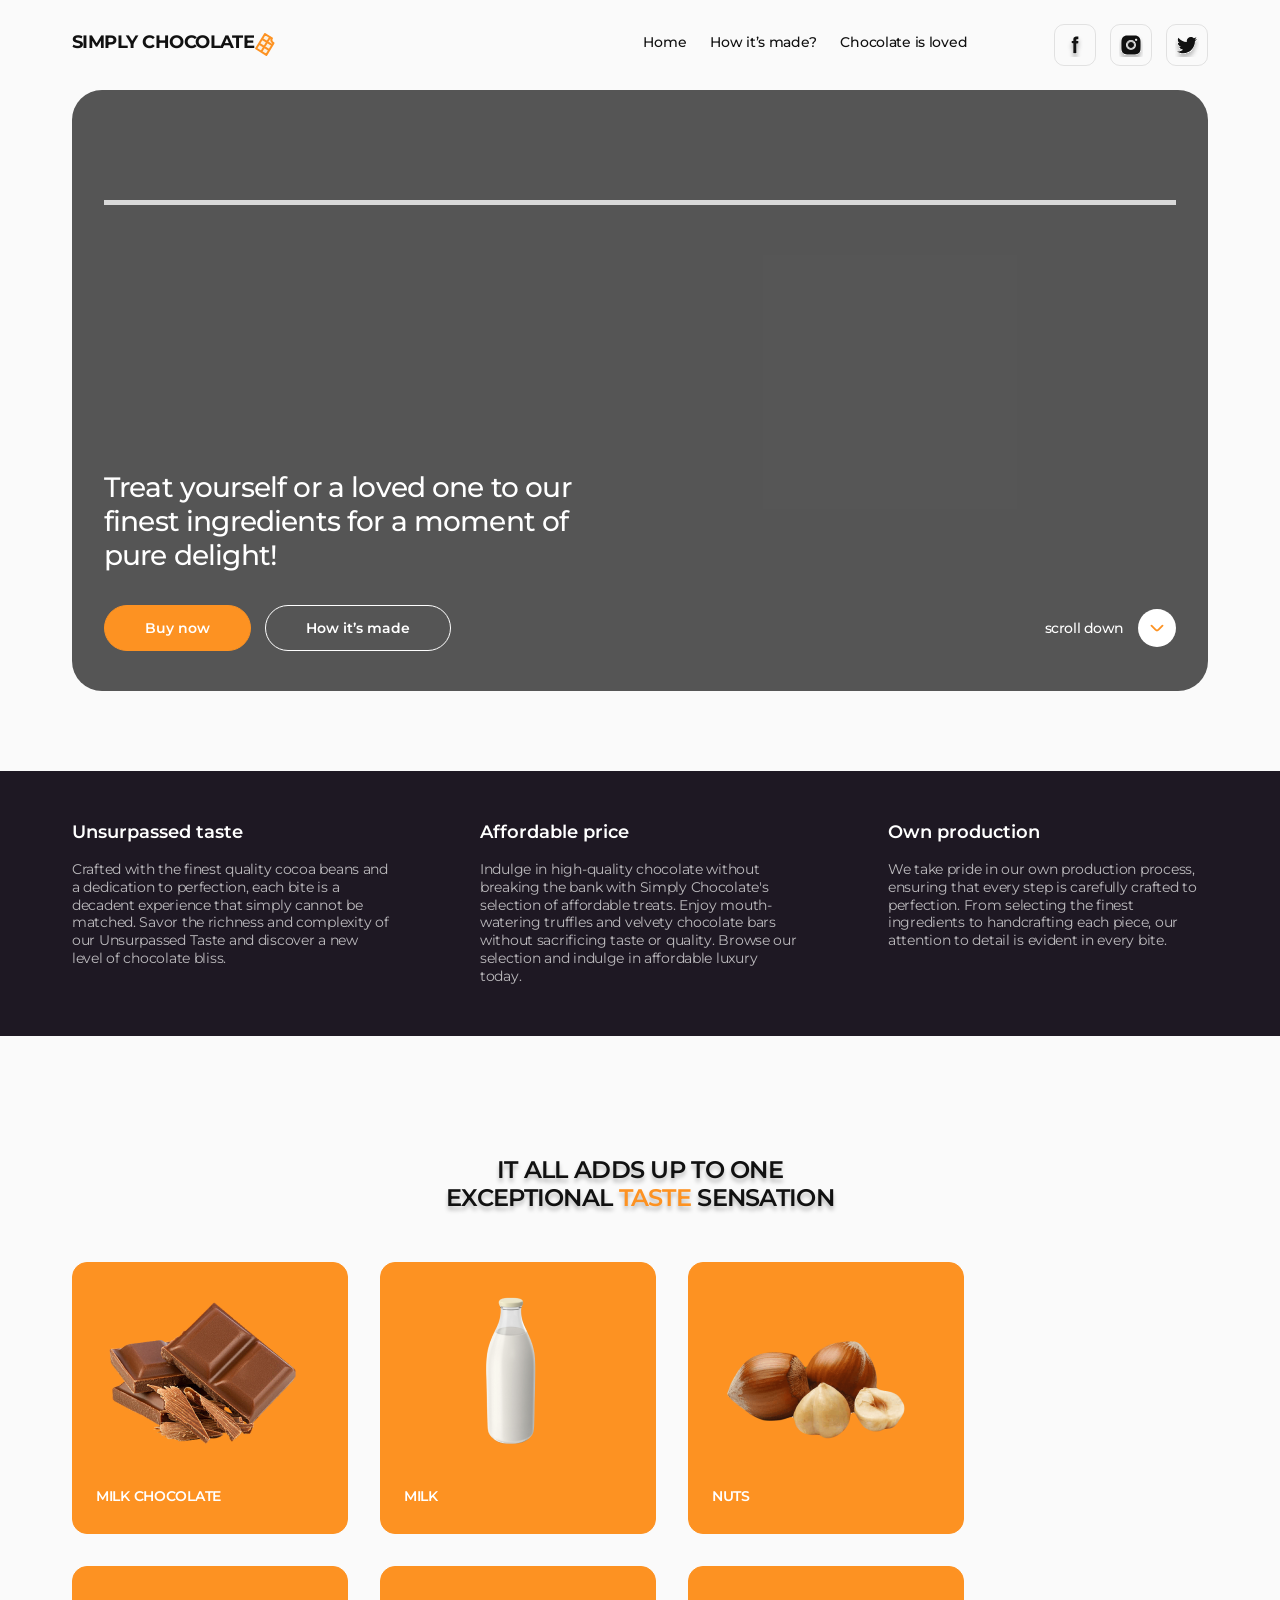
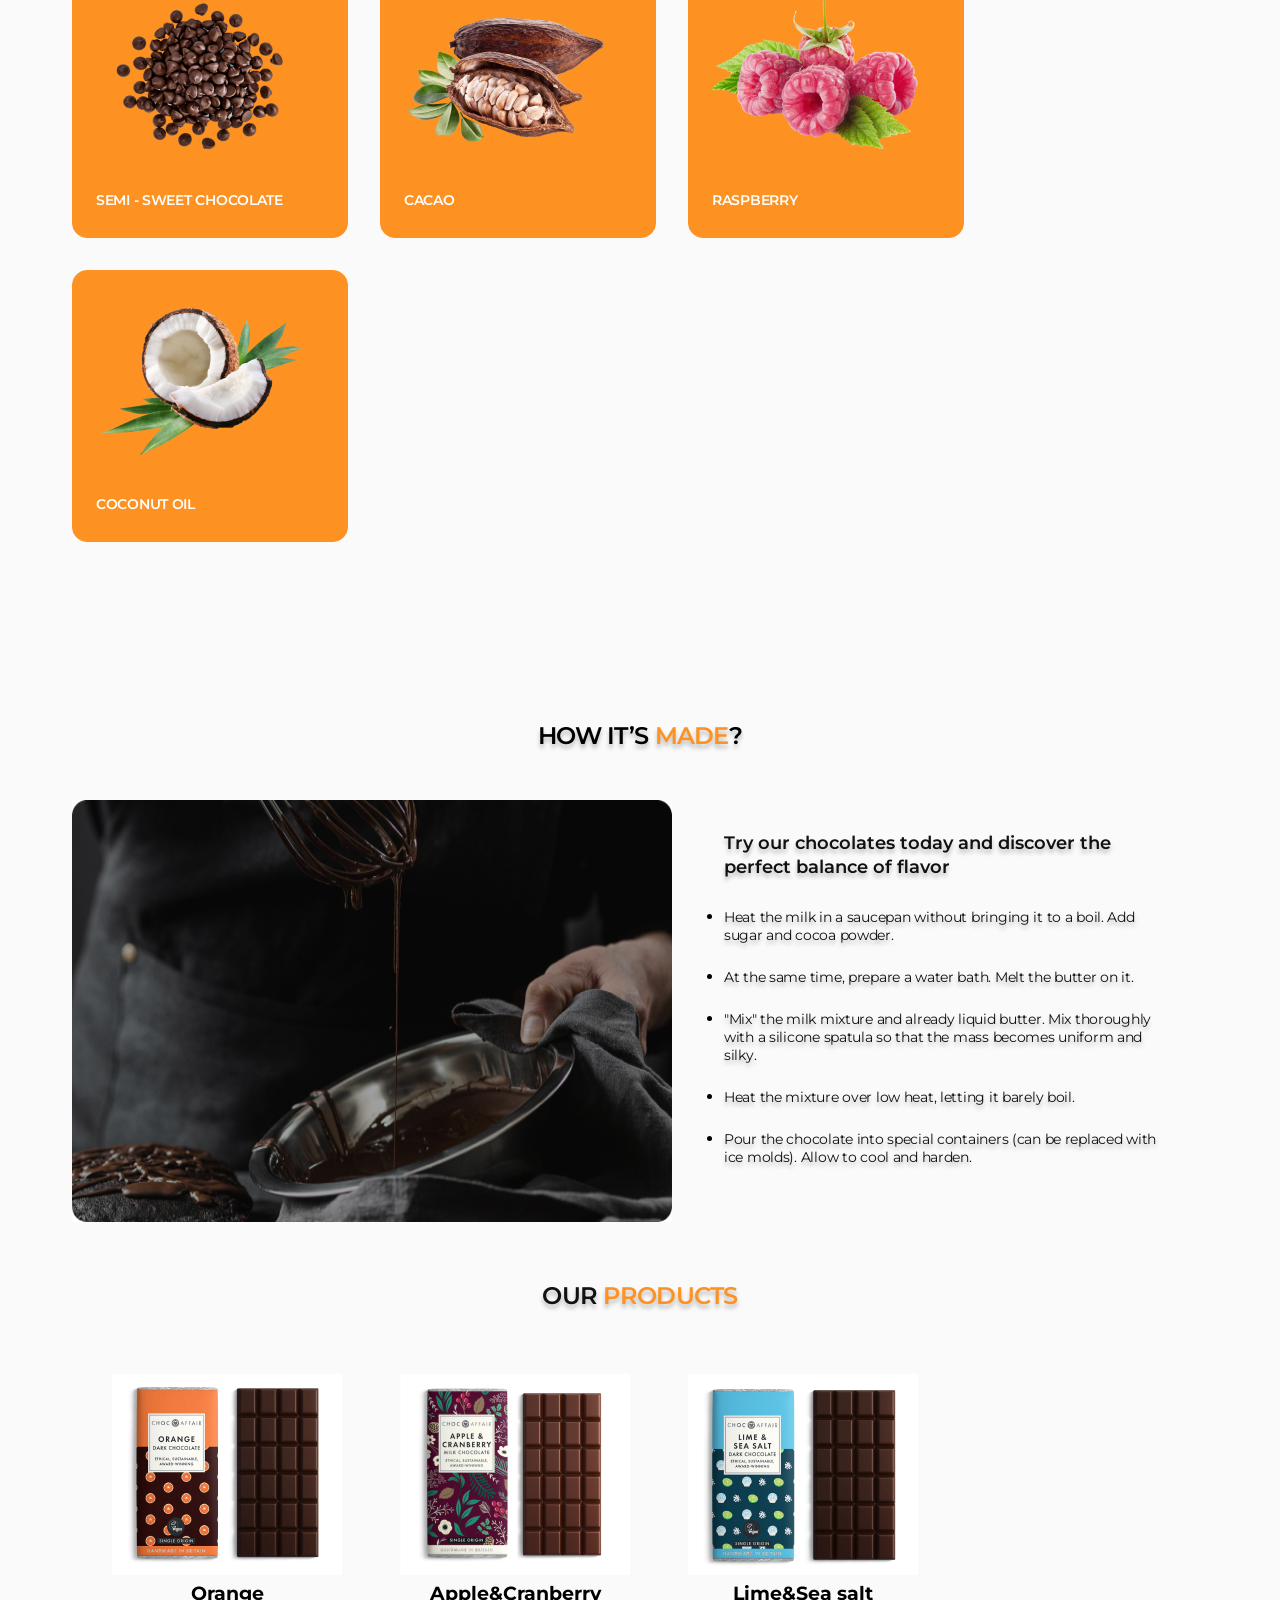
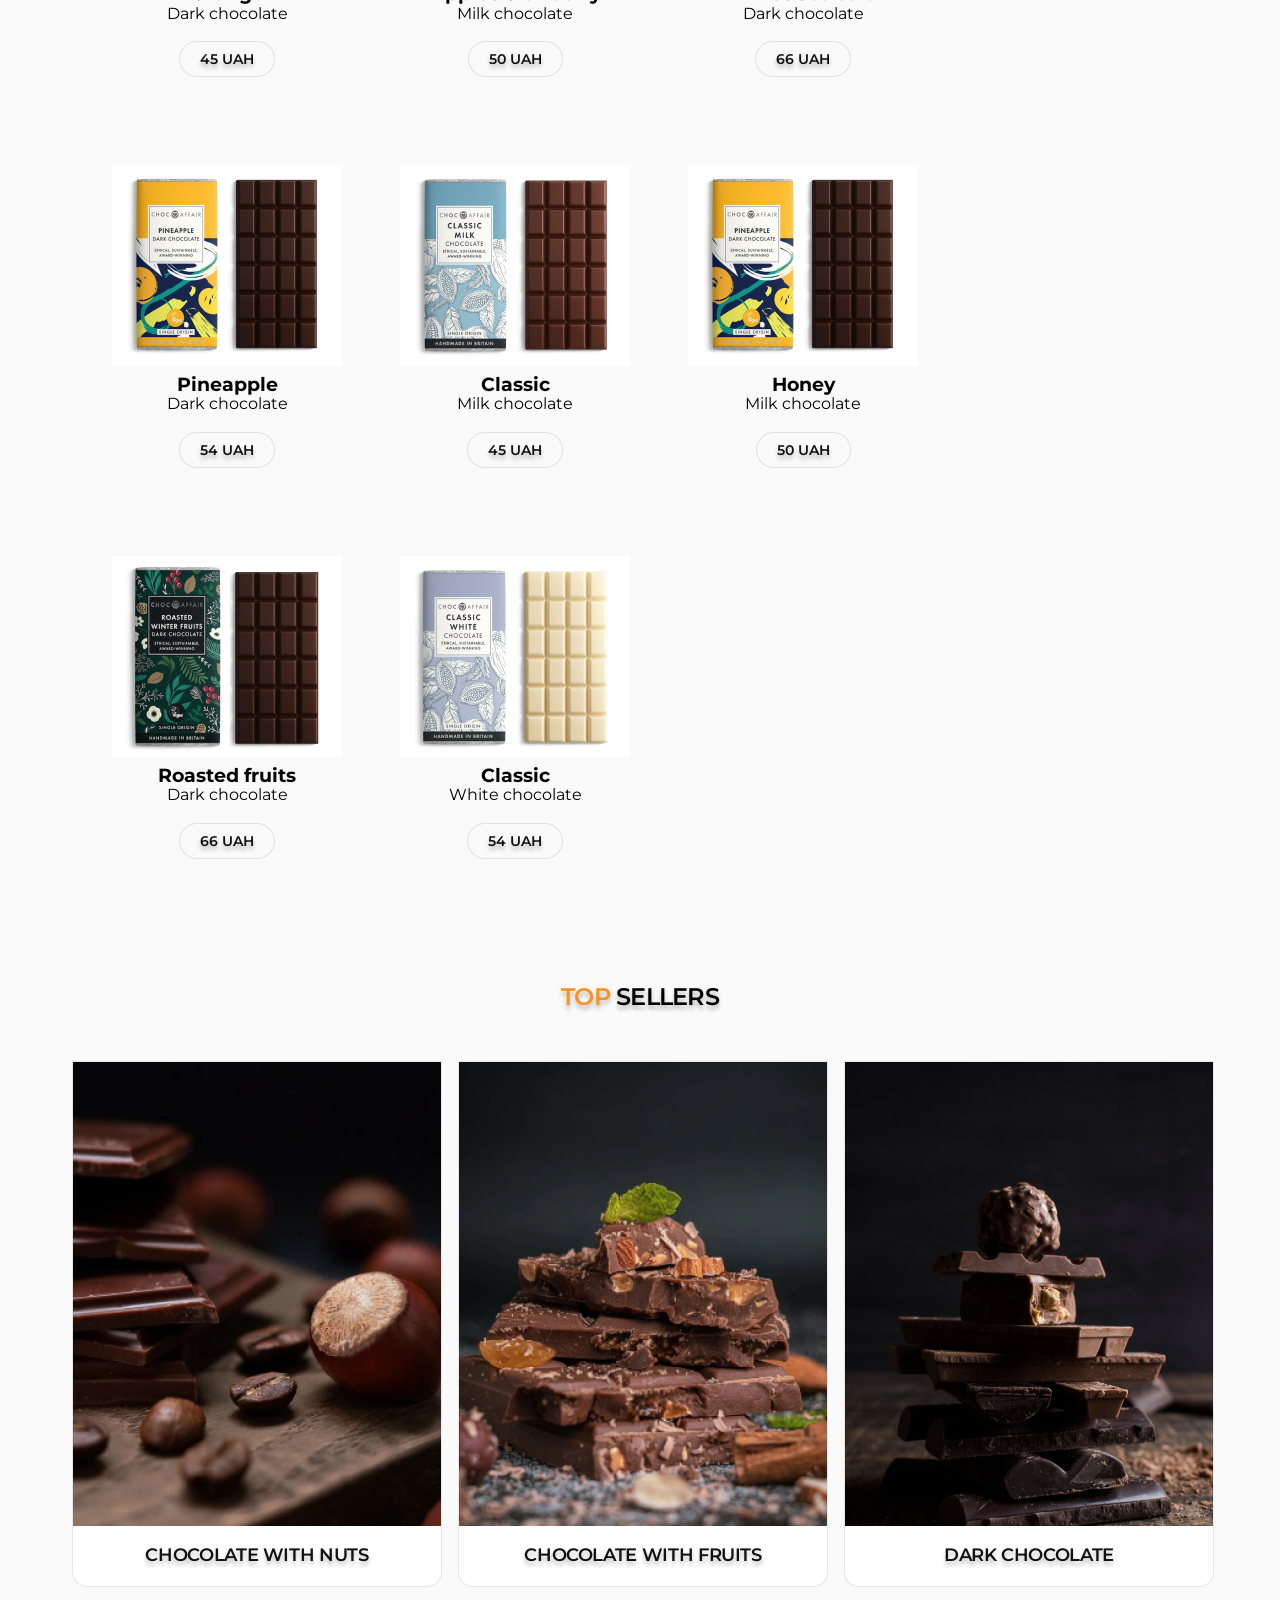
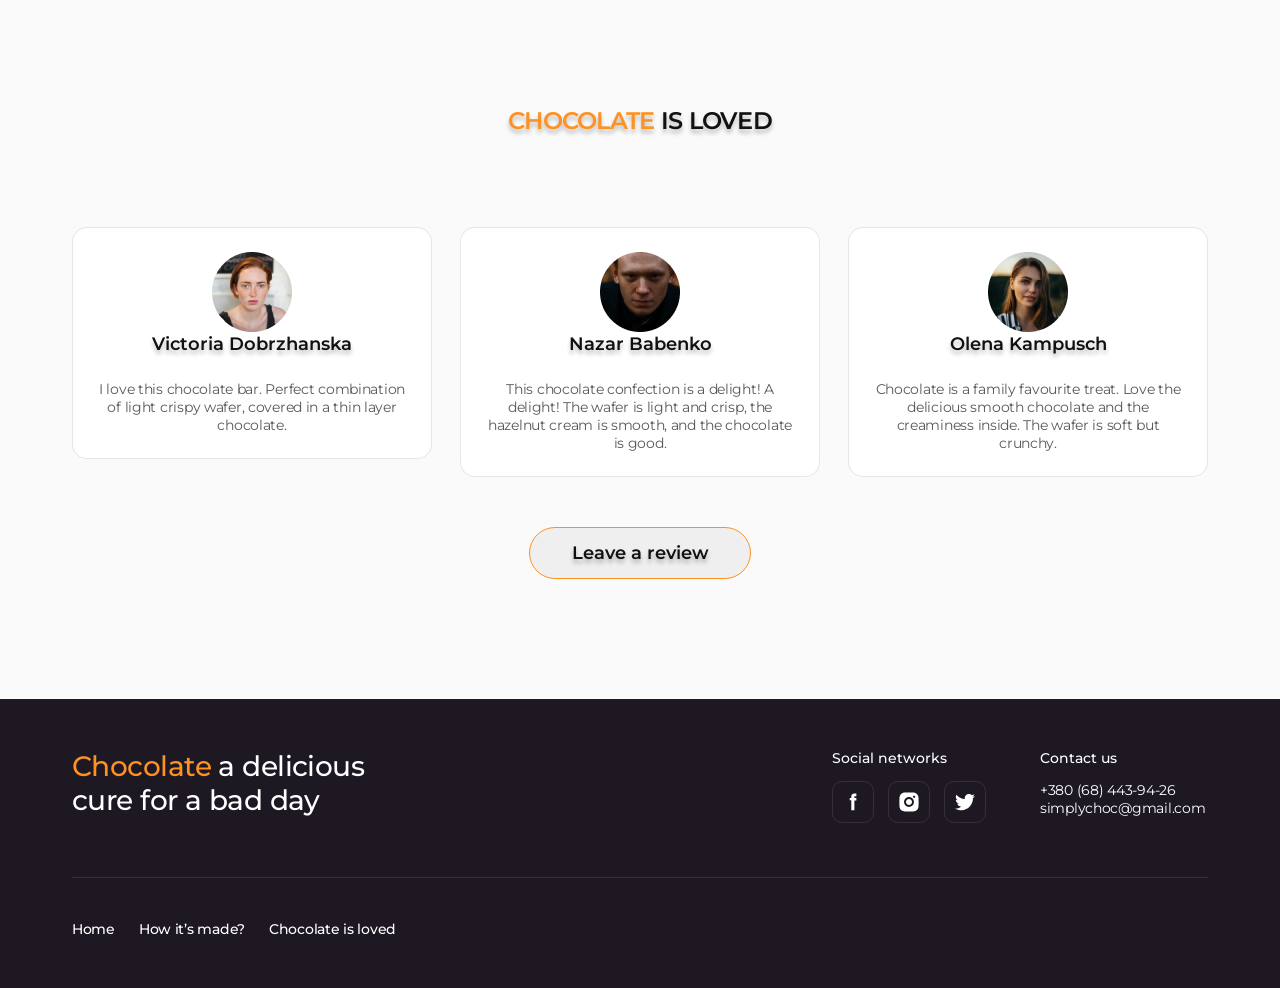
==== index.html @ 80482416 "2" ====
<!DOCTYPE html>
<html lang="en">
  <head>
    <meta charset="UTF-8" />
    <meta name="viewport" content="width=device-width, initial-scale=1.0" />
    <title>Document</title>
    <!-- Normalize -->
    <link
      rel="stylesheet"
      href="https://cdn.jsdelivr.net/npm/modern-normalize@2.0.0/modern-normalize.min.css" />

    <!-- Custome -->
    <link rel="preconnect" href="https://fonts.googleapis.com" />
    <link rel="preconnect" href="https://fonts.gstatic.com" crossorigin />
    <link
      href="https://fonts.googleapis.com/css2?family=Montserrat:ital,wght@0,400;0,500;0,600;0,700;1,700&display=swap"
      rel="stylesheet" />

    <link rel="stylesheet" href="./style/style.css" />
  </head>
  <body>
    <!-- Header -->
    <header class="header">
      <div class="container">
        <nav class="header-nav">
          <a class="logo" href="">SIMPLY CHOCOLATE</a>
          <img
            class="logo-img"
            src="./images/icons/chocolate.svg"
            alt="site logo"
            width="24"
            height="24" />
          <ul class="header-list">
            <li class="header-item">
              <a href="" class="header-link">Home</a>
            </li>
            <li class="header-item">
              <a href="" class="header-link">How it’s made?</a>
            </li>
            <li class="header-item">
              <a href="" class="header-link">Chocolate is loved</a>
            </li>
          </ul>
        </nav>

        <ul class="header-social">
          <li class="header-social-item">
            <a
              class="header-social-link"
              href="https://facebook.com"
              target="_blank"
              rel="noopener noreferrer"
              aria-label="Facebook site"
              ><img src="./images/icons/Frame 52black.svg" alt=""
            /></a>
          </li>
          <li class="header-social-item">
            <a
              class="header-social-link"
              href="https://facebook.com"
              target="_blank"
              rel="noopener noreferrer"
              aria-label="Facebook site"
              ><img src="./images/icons/icon-instagramblack.svg" alt=""
            /></a>
          </li>
          <li class="header-social-item">
            <a
              class="header-social-link"
              href="https://facebook.com"
              target="_blank"
              rel="noopener noreferrer"
              aria-label="Facebook site"
              ><img src="./images/icons/icon-twitter-black.svg" alt=""
            /></a>
          </li>
        </ul>
      </div>
    </header>

    <!-- Main -->

    <main>
      <!-- Section Hero -->

      <section class="hero">
        <div class="container">
          <div class="line"></div>
          <h1 class="hero-title">
            Treat yourself or a loved one to our finest ingredients for a moment
            of pure delight!
          </h1>
          <div class="container-buttons">
            <ul class="hero-list">
              <li class="hero-link">
                <a class="hero-btn-primary" type="button">Buy now</a>
              </li>
              <li class="hero-link">
                <a class="hero-btn-secondary" type="button"> How it’s made </a>
              </li>
            </ul>
            <div class="scroll">
              <p class="scroll-down">scroll down</p>

              <a class="hero-scroll" type="button">
                <img
                  src="./images/icons/fi-rr-angle-small-left.svg"
                  alt=""
                  width="22"
                  height="22" />
              </a>
            </div>
          </div>
        </div>
      </section>

      <!-- Section  Benefits -->

      <section class="benefits">
        <div class="container">
          <h2 hidden>/</h2>
          <ul class="benefits-list">
            <li class="benefits-item">
              <h3 class="benefits-subtitle">Unsurpassed taste</h3>
              <p class="benefits-text">
                Crafted with the finest quality cocoa beans and a dedication to
                perfection, each bite is a decadent experience that simply
                cannot be matched. Savor the richness and complexity of our
                Unsurpassed Taste and discover a new level of chocolate bliss.
              </p>
            </li>
            <li class="benefits-item">
              <h3 class="benefits-subtitle">Affordable price</h3>
              <p class="benefits-text">
                Indulge in high-quality chocolate without breaking the bank with
                Simply Chocolate's selection of affordable treats. Enjoy
                mouth-watering truffles and velvety chocolate bars without
                sacrificing taste or quality. Browse our selection and indulge
                in affordable luxury today.
              </p>
            </li>
            <li class="benefits-item">
              <h3 class="benefits-subtitle">Own production</h3>
              <p class="benefits-text">
                We take pride in our own production process, ensuring that every
                step is carefully crafted to perfection. From selecting the
                finest ingredients to handcrafting each piece, our attention to
                detail is evident in every bite.
              </p>
            </li>
          </ul>
        </div>
      </section>

      <!-- Section Ingridients -->

      <section class="ingridients">
        <div class="container">
          <h2 class="ingridients-title">
            It all adds up to one <br />
            exceptional <span class="taste">taste</span> sensation
          </h2>
          <ul class="ingridients-list">
            <li class="ingridients-item">
              <img
                class="ingridients-img"
                src="./images/ingridients/img-1.png"
                alt=""
                width="214"
                height="160" />
              <h3 class="ingridients-subtitle">MILK CHOCOLATE</h3>
            </li>
            <li class="ingridients-item">
              <img
                class="ingridients-img"
                src="./images/ingridients/img-2.png"
                alt=""
                width="214"
                height="160" />
              <h3 class="ingridients-subtitle">MILK</h3>
            </li>
            <li class="ingridients-item">
              <img
                class="ingridients-img"
                src="./images/ingridients/img-3.png"
                alt=""
                width="214"
                height="160" />
              <h3 class="ingridients-subtitle">NUTS</h3>
            </li>
            <li class="ingridients-item">
              <img
                class="ingridients-img"
                src="./images/ingridients/img-4.png"
                alt=""
                width="214"
                height="160" />
              <h3 class="ingridients-subtitle">SEMI - SWEET CHOCOLATE</h3>
            </li>
            <li class="ingridients-item">
              <img
                class="ingridients-img"
                src="./images/ingridients/img-5.png"
                alt=""
                width="214"
                height="160" />
              <h3 class="ingridients-subtitle">CACAO</h3>
            </li>
            <li class="ingridients-item">
              <img
                class="ingridients-img"
                src="./images/ingridients/img-6.png"
                alt=""
                width="214"
                height="160" />
              <h3 class="ingridients-subtitle">RASPBERRY</h3>
            </li>
            <li class="ingridients-item">
              <img
                class="ingridients-img"
                src="./images/ingridients/img-7.png"
                alt=""
                width="214"
                height="160" />
              <h3 class="ingridients-subtitle">COCONUT OIL</h3>
            </li>
          </ul>
        </div>
      </section>

      <!-- Section Made -->

      <section class="made">
        <div class="container">
          <h2 class="made-hero">How it’s <span class="yellow">made</span>?</h2>
          <div class="made-flex">
            <img src="./images/made/image.jpg" alt="" />
            <div class="flex-none">
              <h3 class="made-subtitle">
                Try our chocolates today and discover the perfect balance of
                flavor
              </h3>

              <ul class="made-list">
                <li class="made-item">
                  <p class="made-text">
                    Heat the milk in a saucepan without bringing it to a boil.
                    Add sugar and cocoa powder.
                  </p>
                </li>
                <li class="made-item">
                  <p class="made-text">
                    At the same time, prepare a water bath. Melt the butter on
                    it.
                  </p>
                </li>
                <li class="made-item">
                  <p class="made-text">
                    "Mix" the milk mixture and already liquid butter. Mix
                    thoroughly with a silicone spatula so that the mass becomes
                    uniform and silky.
                  </p>
                </li>
                <li class="made-item">
                  <p class="made-text">
                    Heat the mixture over low heat, letting it barely boil.
                  </p>
                </li>
                <li class="made-item">
                  <p class="made-text">
                    Pour the chocolate into special containers (can be replaced
                    with ice molds). Allow to cool and harden.
                  </p>
                </li>
              </ul>
            </div>
          </div>
        </div>
      </section>

      <!-- Section Products -->

      <section class="products">
        <div class="container">
          <h2 class="products-hero">
            Our <span class="yellow">products</span>
          </h2>
          <ul class="products-list">
            <li class="products-item">
              <img
                class="products-img"
                src="/images/products/img-1.jpg"
                alt="chocolette" />

              <div class="products-container">
                <h3 class="products-subtitle">Orange</h3>
                <p class="products-text">Dark chocolate</p>
                <button class="products-btn">45 UAH</button>
              </div>
            </li>
            <li class="products-item">
              <img
                class="products-img"
                src="/images/products/img-2.jpg"
                alt="chocolette" />
              <div class="products-container">
                <h3 class="products-subtitle">Apple&Cranberry</h3>
                <p class="products-text">Milk chocolate</p>
                <button class="products-btn">50 UAH</button>
              </div>
            </li>
            <li class="products-item">
              <img
                class="products-img"
                src="/images/products/img-3.jpg"
                alt="chocolette" />
              <div class="products-container">
                <h3 class="products-subtitle">Lime&Sea salt</h3>
                <p class="products-text">Dark chocolate</p>
                <button class="products-btn">66 UAH</button>
              </div>
            </li>
            <li class="products-item">
              <img
                class="products-img"
                src="/images/products/img-4.jpg"
                alt="chocolette" />
              <div class="products-container">
                <h3 class="products-subtitle">Pineapple</h3>
                <p class="products-text">Dark chocolate</p>
                <button class="products-btn">54 UAH</button>
              </div>
            </li>
            <li class="products-item">
              <img
                class="products-img"
                src="/images/products/img-5.jpg"
                alt="chocolette" />
              <div class="products-container">
                <h3 class="products-subtitle">Classic</h3>
                <p class="products-text">Milk chocolate</p>
                <button class="products-btn">45 UAH</button>
              </div>
            </li>
            <li class="products-item">
              <img
                class="products-img"
                src="/images/products/img-4.jpg"
                alt="chocolette" />
              <div class="products-container">
                <h3 class="products-subtitle">Honey</h3>
                <p class="products-text">Milk chocolate</p>
                <button class="products-btn">50 UAH</button>
              </div>
            </li>
            <li class="products-item">
              <img
                class="products-img"
                src="/images/products/img-7.jpg"
                alt="chocolette" />
              <div class="products-container">
                <h3 class="products-subtitle">Roasted fruits</h3>
                <p class="products-text">Dark chocolate</p>
                <button class="products-btn">66 UAH</button>
              </div>
            </li>
            <li class="products-item">
              <img
                class="products-img"
                src="/images/products/img-8.jpg"
                alt="chocolette" />
              <div class="products-container">
                <h3 class="products-subtitle">Classic</h3>
                <p class="products-text">White chocolate</p>
                <button class="products-btn">54 UAH</button>
              </div>
            </li>
          </ul>
        </div>
      </section>

      <!-- Section Bestsellers -->

      <section class="bestsellers">
        <div class="container">
          <h2 class="bestsellers-hero">
            <span class="yellow">Top </span> <span>sellers</span>
          </h2>
          <ul class="bestsellers-list">
            <li class="bestsellers-item">
              <a class="bestsellers-link" href="">
                <img
                  class="bestsellers-img"
                  src="./images/top-sellers/img-1.jpg"
                  alt="" />
                <p class="bestsellers-text">CHOCOLATE WITH NUTS</p>
              </a>
            </li>
            <li class="bestsellers-item">
              <a class="bestsellers-link" href="">
                <img
                  class="bestsellers-img"
                  src="./images/top-sellers/img-2.jpg"
                  alt="" />
                <p class="bestsellers-text">CHOCOLATE WITH FRUITS</p>
              </a>
            </li>
            <li class="bestsellers-item">
              <a class="bestsellers-link" href="">
                <img
                  class="bestsellers-img"
                  src="./images/top-sellers/img-3.jpg"
                  alt="" />
                <p class="bestsellers-text">DARK CHOCOLATE</p>
              </a>
            </li>
          </ul>
        </div>
      </section>

      <!-- Section Reviews -->

      <section class="reviews">
        <div class="container">
          <h2 class="revies-title">
            <span class="yellow">Chocolate</span> is loved
          </h2>
          <ul class="reviews-list">
            <li class="reviews-item">
              <div class="reviews-container">
                <img
                  class="reviews-img"
                  src="./images/reviews/img-1.jpg"
                  alt="" />
                <h3 class="reviews-subtitle">Victoria Dobrzhanska</h3>
                <p class="reviews-text">
                  I love this chocolate bar. Perfect combination of light crispy
                  wafer, covered in a thin layer chocolate.
                </p>
              </div>
            </li>
            <li class="reviews-item">
              <div class="reviews-container">
                <img
                  class="reviews-img"
                  src="./images/reviews/img-2.jpg"
                  alt="" />
                <h3 class="reviews-subtitle">Nazar Babenko</h3>
                <p class="reviews-text">
                  This chocolate confection is a delight! A delight! The wafer
                  is light and crisp, the hazelnut cream is smooth, and the
                  chocolate is good.
                </p>
              </div>
            </li>
            <li class="reviews-item">
              <div class="reviews-container">
                <img
                  class="reviews-img"
                  src="./images/reviews/img-3.jpg"
                  alt="" />
                <h3 class="reviews-subtitle">Olena Kampusch</h3>
                <p class="reviews-text">
                  Chocolate is a family favourite treat. Love the delicious
                  smooth chocolate and the creaminess inside. The wafer is soft
                  but crunchy.
                </p>
              </div>
            </li>
          </ul>
          <button class="reviews-btn" type="button">Leave a review</button>
        </div>
      </section>
    </main>

    <!-- Footer -->

    <footer class="footer">
      <div class="container">
        <div class="footer-container-main">
          <p class="footer-slogan">
            <span class="yellow">Chocolate</span> a delicious cure for a bad day
          </p>

          <div footer-container>
            <div class="footer-container-social">
              <p class="footer-text">Social networks</p>
              <ul class="footer-social-list">
                <li class="footer-socila-item">
                  <a href=""
                    ><img
                      class="footer-img"
                      src="./images/icons/Frame 52.svg"
                      alt="Facebook icon" />
                  </a>
                </li>
                <li class="footer-socila-item">
                  <a href=""
                    ><img
                      class="footer-img"
                      src="./images/icons/icon-instagram.svg"
                      alt="Instagram icon"
                  /></a>
                </li>
                <li class="footer-socila-item">
                  <a href=""
                    ><img
                      class="footer-img"
                      src="./images/icons/icon-twitter.svg"
                      href="https://twitter.com"
                      target="_blank"
                      rel="noopener noreferrer"
                  /></a>
                </li>
              </ul>
            </div>

            <address class="footer-address">
              <p class="footer-address-text">Contact us</p>

              <ul class="footer-address-list">
                <li class="footer-address-item">
                  <a class="footer-address-link" href="tel:+380684439426"
                    >+380 (68) 443-94-26</a
                  >
                </li>
                <li class="footer-address-item">
                  <a
                    class="footer-address-link"
                    href="mailto:simplychoc@gmail.com"
                    >simplychoc@gmail.com</a
                  >
                </li>
              </ul>
            </address>
          </div>
        </div>

        <div class="footer-line"></div>

        <ul class="footer-menu-list">
          <li class="footer-menu-item">
            <a class="footer-meny-link" href="">Home</a>
          </li>
          <li class="footer-menu-item">
            <a class="footer-meny-link" href="">How it’s made?</a>
          </li>
          <li class="footer-menu-item">
            <a class="footer-meny-link" href="">Chocolate is loved</a>
          </li>
        </ul>
      </div>
    </footer>
  </body>
</html>
---- style/style.css ----
/* Base style*/

:root {
  --black: #111;
  --orange: #fd9222;
}

body {
  background-color: #fafafa;
  font-family: 'Montserrat', sans-serif;
}

/* Reset style */

h1,
h2,
h3,
img,
ul,
ol,
p,
a {
  margin: 0;
  padding: 0;
}

img {
  display: block;
}

a {
  text-decoration: none;
}

ul,
ol {
  list-style-type: none;
}

.container {
  width: 1200px;
  padding: 0 32px;
  margin: 0 auto;
}

/* Header */

.header > .container {
  display: flex;
  align-items: center;
}

.header {
  padding: 24px 0;
}
.header-nav {
  display: flex;
}
.logo {
  color: var(--black, #111);
  font-size: 18px;
  font-weight: 700;
  line-height: 1.11;
  letter-spacing: -0.54px;
}
.logo-img {
}
.header-list {
  margin-left: 365px;
  display: flex;
  gap: 24px;
}
.header-item {
}
.header-link {
  color: var(--black, #111);
  font-size: 14px;
  font-weight: 500;
  line-height: 1.13; /* 114.286% */
  letter-spacing: -0.28px;
}
.header-social {
  display: flex;
  gap: 14px;
  margin-left: auto;
}
.header-social-item {
}

.header-social-link img {
  padding: 8px;
  border-radius: 10px;
  border: 1px solid rgba(17, 17, 17, 0.1);
}

/* Main */

/* Section Hero */

.hero {
}
.hero > .container {
  background-color: rgba(17, 17, 17, 0.7);
  padding-top: 110px;
  padding-bottom: 40px;
  border-radius: 30px;
  width: 1136px;
  margin-bottom: 80px;
}

.line {
  height: 5px;
  background: #d9d9d9;
  margin-bottom: 266px;
}

.hero-title {
  width: 484px;
  color: #fff;
  font-size: 28px;
  font-weight: 500;
  font-style: normal;
  line-height: 1.21;
  letter-spacing: -0.84px;
  margin-bottom: 32px;
}

.container-buttons {
  display: flex;
  align-items: center;
}
.hero-list {
  display: flex;
  gap: 14px;
}

.hero-link {
}
.hero-btn-primary,
.hero-btn-secondary {
  display: inline-block;
  padding: 14px 40px;
  color: #fff;
  font-family: Montserrat;
  font-size: 14px;
  font-weight: 600;
  border-radius: 100px;
}

.hero-btn-primary {
  background: var(--orange, #fd9222);
  border: 1px solid var(--orange, #fd9222);
}
.hero-btn-secondary {
  background-color: rgba(0, 0, 0, 0);
  border: 1px solid white;
}

.scroll {
  display: flex;
  align-items: center;
  margin-left: auto;
  gap: 14px;
}

.scroll-down {
  color: #fff;
  font-family: Montserrat;
  font-size: 14px;
  font-style: normal;
  font-weight: 500;
  line-height: 18px; /* 128.571% */
  letter-spacing: -0.42px;
}
.hero-scroll {
  border-radius: 50%;
  padding: 8px;
  background-color: #fff;
}

/* Section Benefits */

.benefits {
  background-color: #1e1823;
  padding: 50px 0;
}
.benefits-list {
  display: flex;
  gap: 88px;
}
.benefits-item {
  width: calc((100% - 48px) / 3);
}
.benefits-subtitle {
  margin-bottom: 18px;
  color: white;
  font-family: Montserrat;
  font-size: 18px;
  font-weight: 600;
  line-height: normal;
}
.benefits-text {
  color: rgba(255, 255, 255, 0.7);

  font-family: Montserrat;
  font-size: 14px;
  font-weight: 400;
  line-height: 1.28; /* 128.571% */
  letter-spacing: -0.28px;
}

/* Section ingridients */

.ingridients {
  padding: 120px 0;
}
.ingridients-title {
  margin-bottom: 50px;
  color: var(--black, #111);
  text-align: center;
  text-shadow: 0px 4px 4px rgba(0, 0, 0, 0.25);
  font-family: Montserrat;
  font-size: 24px;
  font-style: normal;
  font-weight: 600;
  line-height: 28px; /* 116.667% */
  letter-spacing: -0.72px;
  text-transform: uppercase;
}

.taste {
  color: var(--orange, #fd9222);
}
.ingridients-list {
  display: flex;
  flex-wrap: wrap;
  gap: 32px;
}
.ingridients-item {
  padding: 28px 23px;
  background-color: #fd9222;
  border: 1px solid #fd9222;
  border-radius: 15px;
  width: calc((100% - 32px) / 4);
}
.ingridients-img {
  margin-bottom: 36px;
}
.ingridients-subtitle {
  color: #fff;

  font-family: Montserrat;
  font-size: 14px;
  font-style: normal;
  font-weight: 600;
  line-height: 18px; /* 128.571% */
  letter-spacing: -0.28px;
  text-transform: uppercase;
}

/* Section Made */

.made {
  padding: 60px 0;
}
.made-hero {
  margin-bottom: 50px;
  text-align: center;
  text-shadow: 0px 4px 4px rgba(0, 0, 0, 0.25);
  font-family: Montserrat;
  font-size: 24px;
  font-weight: 600;
  line-height: 1.17;
  letter-spacing: -0.72px;
  text-transform: uppercase;
}

.made-flex {
  display: flex;
  gap: 20px;
}

.flex-none {
  padding: 32px;
}

.yellow {
  color: var(--orange, #fd9222);
}
.made-subtitle {
  margin-bottom: 28px;
  color: var(--black, #111);
  text-shadow: 0px 4px 4px rgba(0, 0, 0, 0.25);
  font-family: Montserrat;
  font-size: 18px;
  font-style: normal;
  font-weight: 600;
  line-height: 1.33;
}
.made-list {
  list-style-type: disc;
}
.made-item {
  margin-bottom: 24px;
}
.made-text {
  color: var(--black, #111);
  text-shadow: 0px 4px 4px rgba(0, 0, 0, 0.25);
  font-family: Montserrat;
  font-size: 14px;
  font-style: normal;
  font-weight: 400;
  line-height: 18px; /* 128.571% */
  letter-spacing: -0.28px;
}

/* Section Products */

.products {
}
.products-hero {
  color: var(--black, #111);
  text-align: center;
  text-shadow: 0px 4px 4px rgba(0, 0, 0, 0.25);
  font-family: Montserrat;
  font-size: 24px;
  font-style: normal;
  font-weight: 600;
  line-height: 28px; /* 116.667% */
  letter-spacing: -0.72px;
  text-transform: uppercase;
}
.products-list {
  padding: 32px 20px;
  display: flex;
  flex-wrap: wrap;
  column-gap: 18px;
  row-gap: 24px;
}
.products-item {
  padding: 32px 20px;
}

.products-container {
  padding-top: 8px;
  text-align: center;
}

.products-img {
}
.products-subtitle {
}
.products-text {
  margin-bottom: 18px;
}
.products-btn {
  text-align: center;
  border-radius: 100px;
  border: 1px solid rgba(17, 17, 17, 0.1);
  background: #fafafa;
  min-width: 94px;
  padding: 8px 20px;
  color: var(--black, #111);
  text-shadow: 0px 4px 4px rgba(0, 0, 0, 0.25);
  font-family: Montserrat;
  font-size: 14px;
  font-style: normal;
  font-weight: 600;
  line-height: normal;
}

/* Section Bestsellers */

.bestsellers {
  padding: 60px 0;
}
.bestsellers-hero {
  margin-bottom: 50px;
  text-align: center;
  text-shadow: 0px 4px 4px rgba(0, 0, 0, 0.25);
  font-family: Montserrat;
  font-size: 24px;
  font-style: normal;
  font-weight: 600;
  line-height: 28px; /* 116.667% */
  letter-spacing: -0.72px;
  text-transform: uppercase;
}
.bestsellers-list {
  display: flex;
  gap: 16px;
}
.bestsellers-item {
  border-radius: 0px 0px 15px 15px;

  border: 1px solid rgba(17, 17, 17, 0.1);
  background: #fff;
}
.bestsellers-link {
}
.bestsellers-img {
}
.bestsellers-text {
  text-align: center;
  padding: 18px 0;
  color: var(--black, #111);
  text-shadow: 0px 4px 4px rgba(0, 0, 0, 0.25);
  font-family: Montserrat;
  font-size: 18px;
  font-style: normal;
  font-weight: 600;
  line-height: 1.33; /* 133.333% */
  letter-spacing: -0.36px;
  text-transform: uppercase;
}

/* Section reviews */

.reviews {
  padding-top: 60px;
  padding-bottom: 120px;
}
.revies-title {
  margin-bottom: 92px;
  color: var(--black);
  text-align: center;
  text-shadow: 0px 4px 4px rgba(0, 0, 0, 0.25);
  font-family: Montserrat;
  font-size: 24px;
  font-style: normal;
  font-weight: 600;
  line-height: 28px; /* 116.667% */
  letter-spacing: -0.72px;
  text-transform: uppercase;
}
.reviews-list {
  margin-bottom: 50px;
  display: flex;
  gap: 28px;
  text-align: center;
}

.reviews-container {
  padding: 24px;
  border-radius: 15px;
  background-color: #fff;
  border: 1px solid rgba(17, 17, 17, 0.1);
}
.reviews-item {
  width: calc((100% - 28px) / 3);
}
.reviews-img {
  margin: 0 auto;
}
.reviews-subtitle {
  margin-bottom: 24px;
  color: var(--black, #111);
  text-align: center;
  text-shadow: 0px 4px 4px rgba(0, 0, 0, 0.25);
  font-family: Montserrat;
  font-size: 18px;
  font-style: normal;
  font-weight: 600;
  line-height: 24px; /* 133.333% */
}
.reviews-text {
  color: rgba(17, 17, 17, 0.7);

  text-align: center;
  font-family: Montserrat;
  font-size: 14px;
  font-style: normal;
  font-weight: 400;
  line-height: 18px; /* 128.571% */
  letter-spacing: -0.28px;
}
.reviews-btn {
  display: block;
  margin: 0 auto;
  padding: 14px 40px;
  text-align: center;
  min-width: 222px;
  color: var(--black, #111);
  text-shadow: 0px 4px 4px rgba(0, 0, 0, 0.25);
  font-family: Montserrat;
  font-size: 18px;
  font-style: normal;
  font-weight: 600;
  line-height: normal;
  border-radius: 100px;
  border: 1px solid #fd9222;
}

/* Footer */

.footer {
  padding: 50px 32px;
  background-color: #1e1823;
}

.footer-slogan {
  width: 300px;
  color: #fff;

  font-family: Montserrat;
  font-size: 28px;
  font-style: normal;
  font-weight: 500;
  line-height: 34px; /* 121.429% */
  letter-spacing: -0.56px;
}

.footer-container-social {
  margin-left: 460px;
  margin-right: 50px;
  display: inline-flex;
  flex-direction: column;
  align-items: flex-start;
  gap: 14px;
}
.footer-container-main {
  display: flex;
}

.footer-text {
  color: #fff;
  font-family: Montserrat;
  font-size: 14px;
  font-style: normal;
  font-weight: 500;
  line-height: 18px; /* 128.571% */
}

.footer-social-list {
  display: flex;
  gap: 14px;
}

.footer-img {
  color: #fff;
  border-radius: 10px;
  padding: 8px;
  border: 1px solid rgba(255, 255, 255, 0.1);
}

.footer-address {
  display: inline-flex;
  flex-direction: column;
  align-items: flex-start;
  gap: 14px;
}

.footer-address-text {
  color: #fff;

  font-family: Montserrat;
  font-size: 14px;
  font-style: normal;
  font-weight: 500;
  line-height: 18px; /* 128.571% */
}
.footer-address-list {
}
.footer-address-item {
}
.footer-address-link {
  color: #fff;

  text-align: center;
  font-family: Montserrat;
  font-size: 14px;
  font-style: normal;
  font-weight: 400;
  line-height: 18px; /* 128.571% */
  letter-spacing: -0.28px;
}

.footer-line {
  margin-top: 54px;
  margin-bottom: 42px;
  height: 1px;
  background: rgba(255, 255, 255, 0.1);
}
.footer-menu-list {
  display: flex;
  gap: 24px;
}
.footer-menu-item {
}

.footer-meny-link {
  color: #fff;
  font-family: Montserrat;
  font-size: 14px;
  font-style: normal;
  font-weight: 500;
  line-height: 16px; /* 114.286% */
  letter-spacing: -0.28px;
}
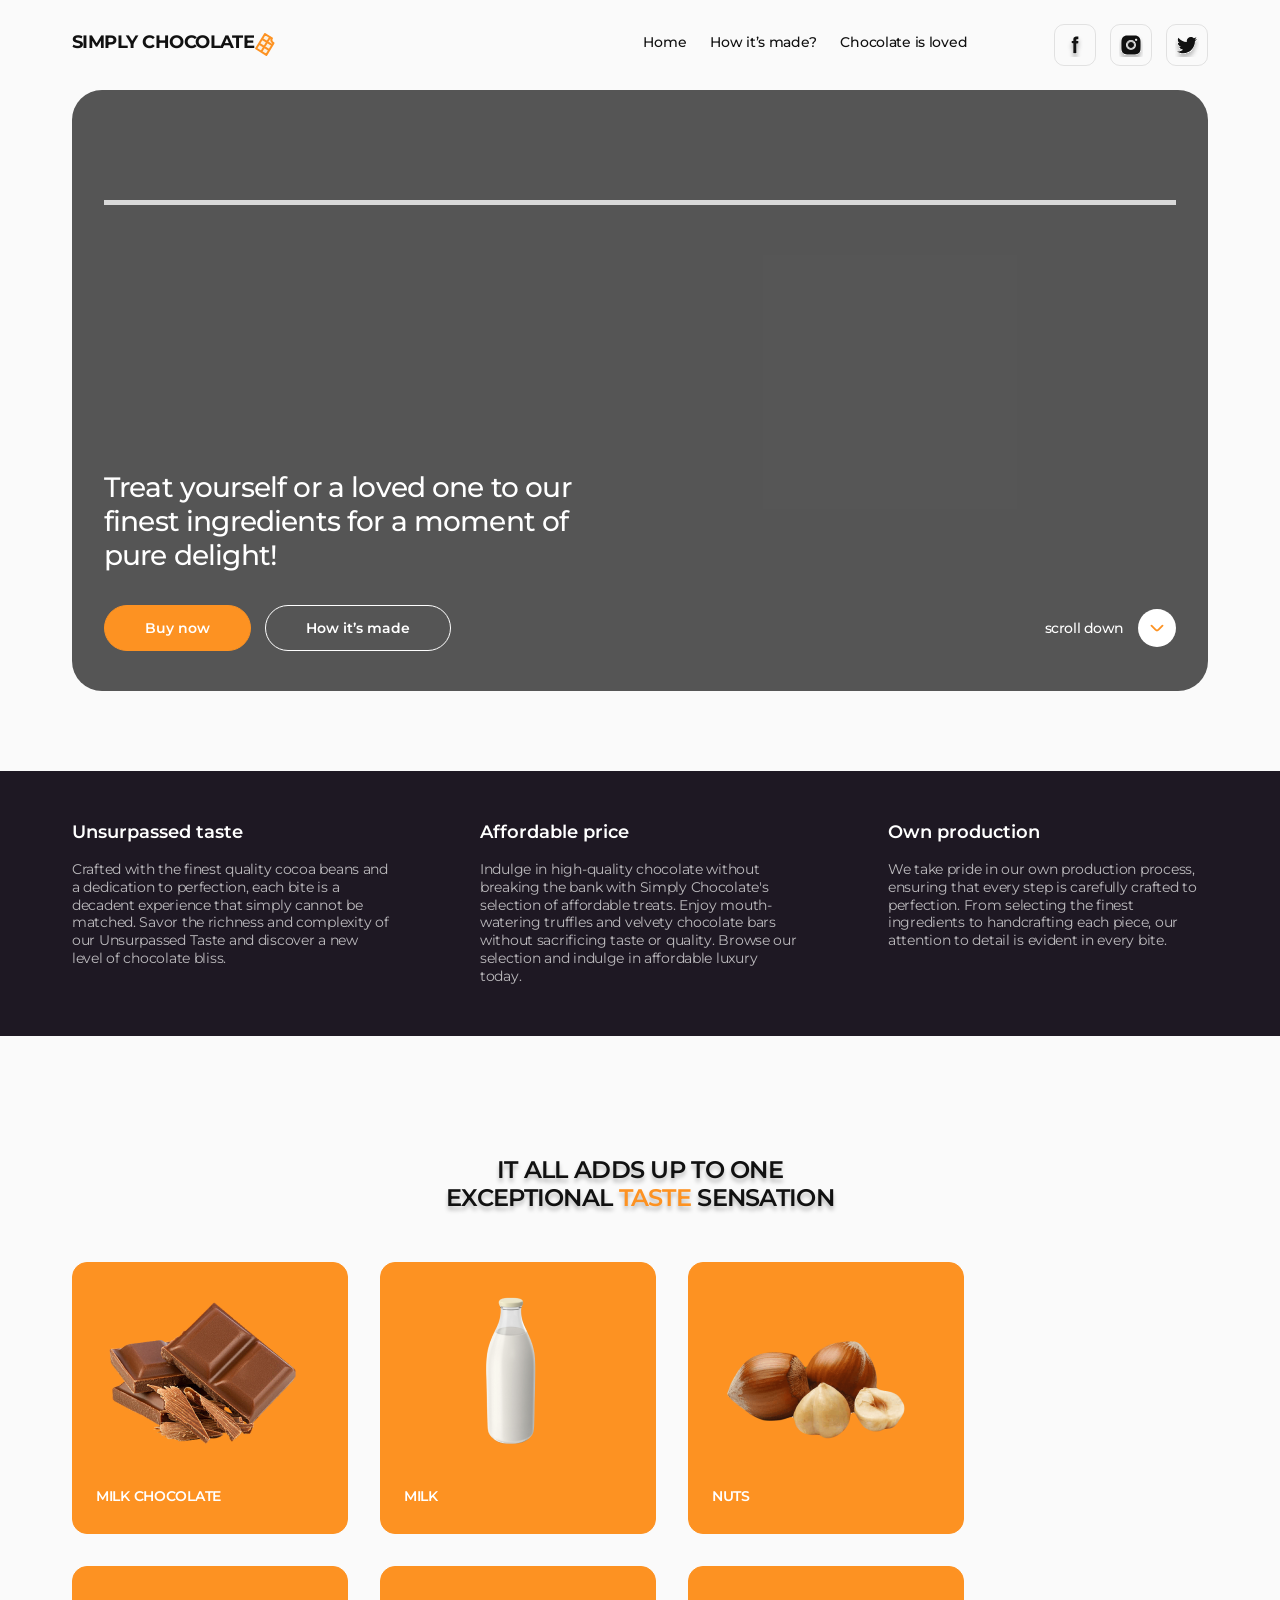
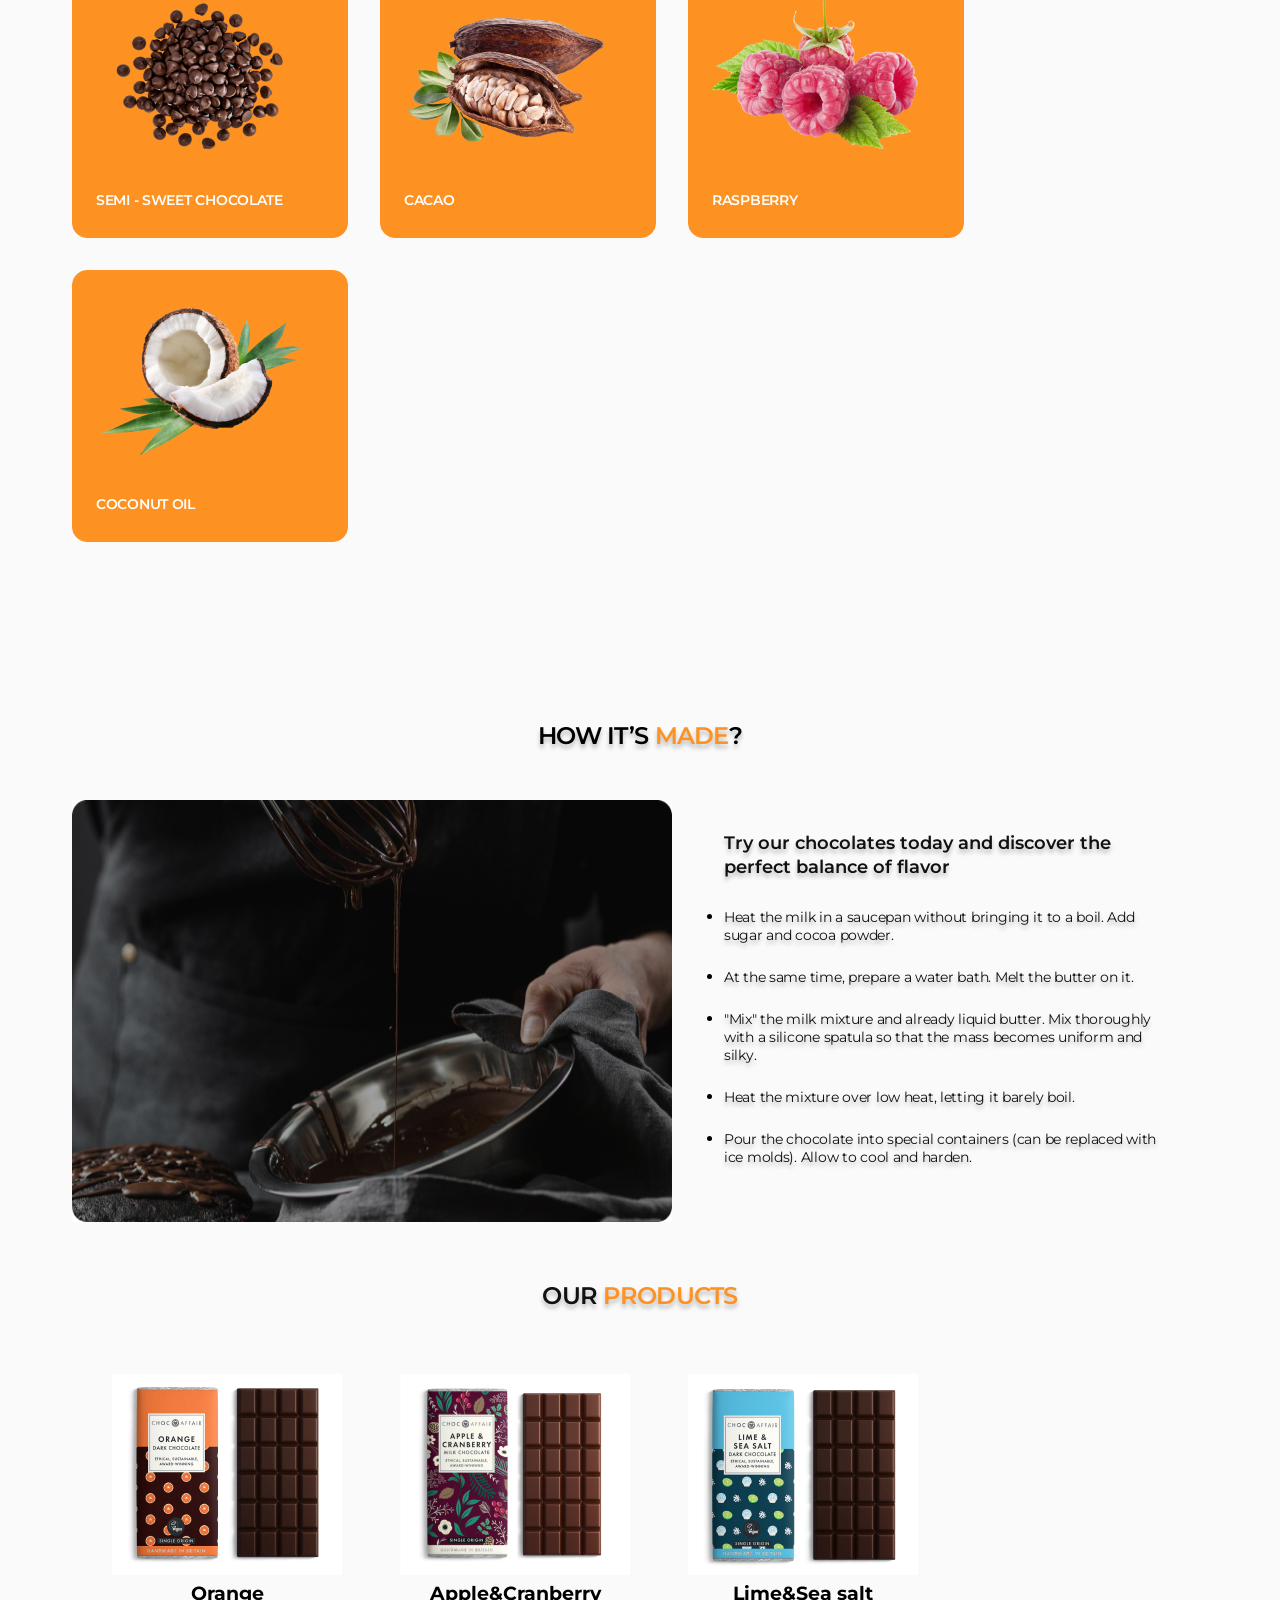
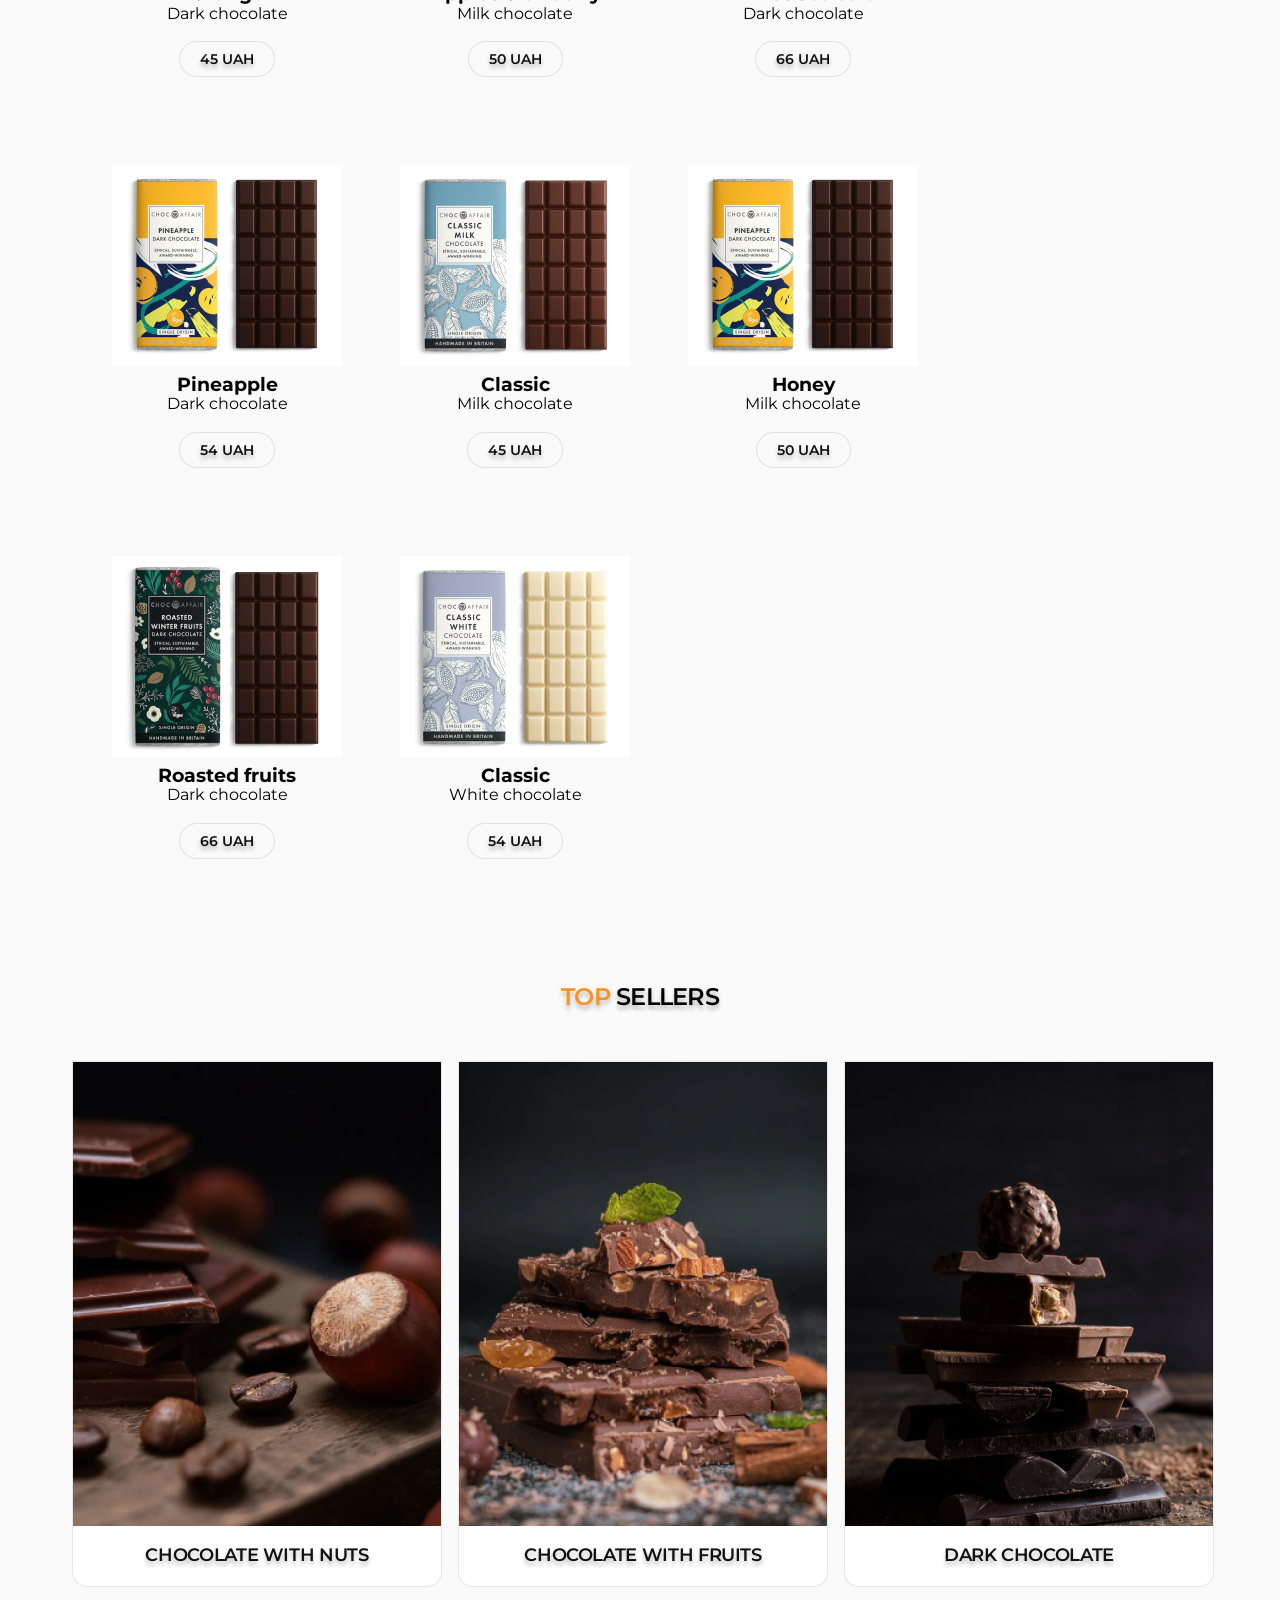
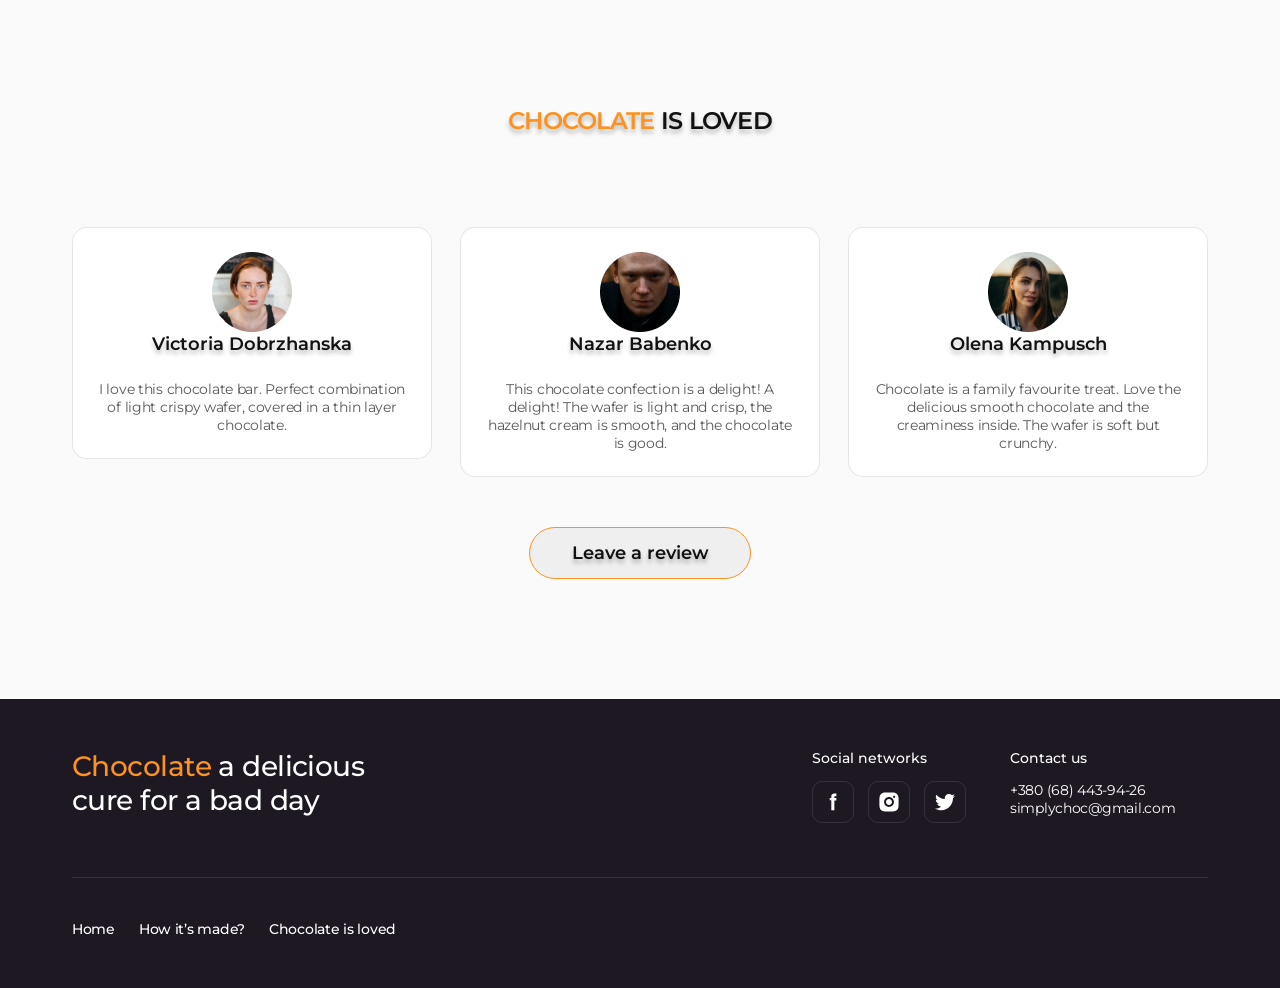
==== commit 3739c4e5: "3" ====
--- a/index.html
+++ b/index.html
@@ -289,7 +289,7 @@
             <li class="products-item">
               <img
                 class="products-img"
-                src="/images/products/img-1.jpg"
+                src="./images/products/img-1.jpg"
                 alt="chocolette" />
 
               <div class="products-container">
@@ -301,7 +301,7 @@
             <li class="products-item">
               <img
                 class="products-img"
-                src="/images/products/img-2.jpg"
+                src="./images/products/img-2.jpg"
                 alt="chocolette" />
               <div class="products-container">
                 <h3 class="products-subtitle">Apple&Cranberry</h3>
@@ -312,7 +312,7 @@
             <li class="products-item">
               <img
                 class="products-img"
-                src="/images/products/img-3.jpg"
+                src="./images/products/img-3.jpg"
                 alt="chocolette" />
               <div class="products-container">
                 <h3 class="products-subtitle">Lime&Sea salt</h3>
@@ -323,7 +323,7 @@
             <li class="products-item">
               <img
                 class="products-img"
-                src="/images/products/img-4.jpg"
+                src="./images/products/img-4.jpg"
                 alt="chocolette" />
               <div class="products-container">
                 <h3 class="products-subtitle">Pineapple</h3>
@@ -334,7 +334,7 @@
             <li class="products-item">
               <img
                 class="products-img"
-                src="/images/products/img-5.jpg"
+                src="./images/products/img-5.jpg"
                 alt="chocolette" />
               <div class="products-container">
                 <h3 class="products-subtitle">Classic</h3>
@@ -345,7 +345,7 @@
             <li class="products-item">
               <img
                 class="products-img"
-                src="/images/products/img-4.jpg"
+                src="./images/products/img-4.jpg"
                 alt="chocolette" />
               <div class="products-container">
                 <h3 class="products-subtitle">Honey</h3>
@@ -356,7 +356,7 @@
             <li class="products-item">
               <img
                 class="products-img"
-                src="/images/products/img-7.jpg"
+                src="./images/products/img-7.jpg"
                 alt="chocolette" />
               <div class="products-container">
                 <h3 class="products-subtitle">Roasted fruits</h3>
@@ -367,7 +367,7 @@
             <li class="products-item">
               <img
                 class="products-img"
-                src="/images/products/img-8.jpg"
+                src="./images/products/img-8.jpg"
                 alt="chocolette" />
               <div class="products-container">
                 <h3 class="products-subtitle">Classic</h3>
--- a/style/style.css
+++ b/style/style.css
@@ -511,8 +511,8 @@
 }
 
 .footer-container-social {
-  margin-left: 460px;
-  margin-right: 50px;
+  margin-left: 440px;
+  margin-right: 40px;
   display: inline-flex;
   flex-direction: column;
   align-items: flex-start;
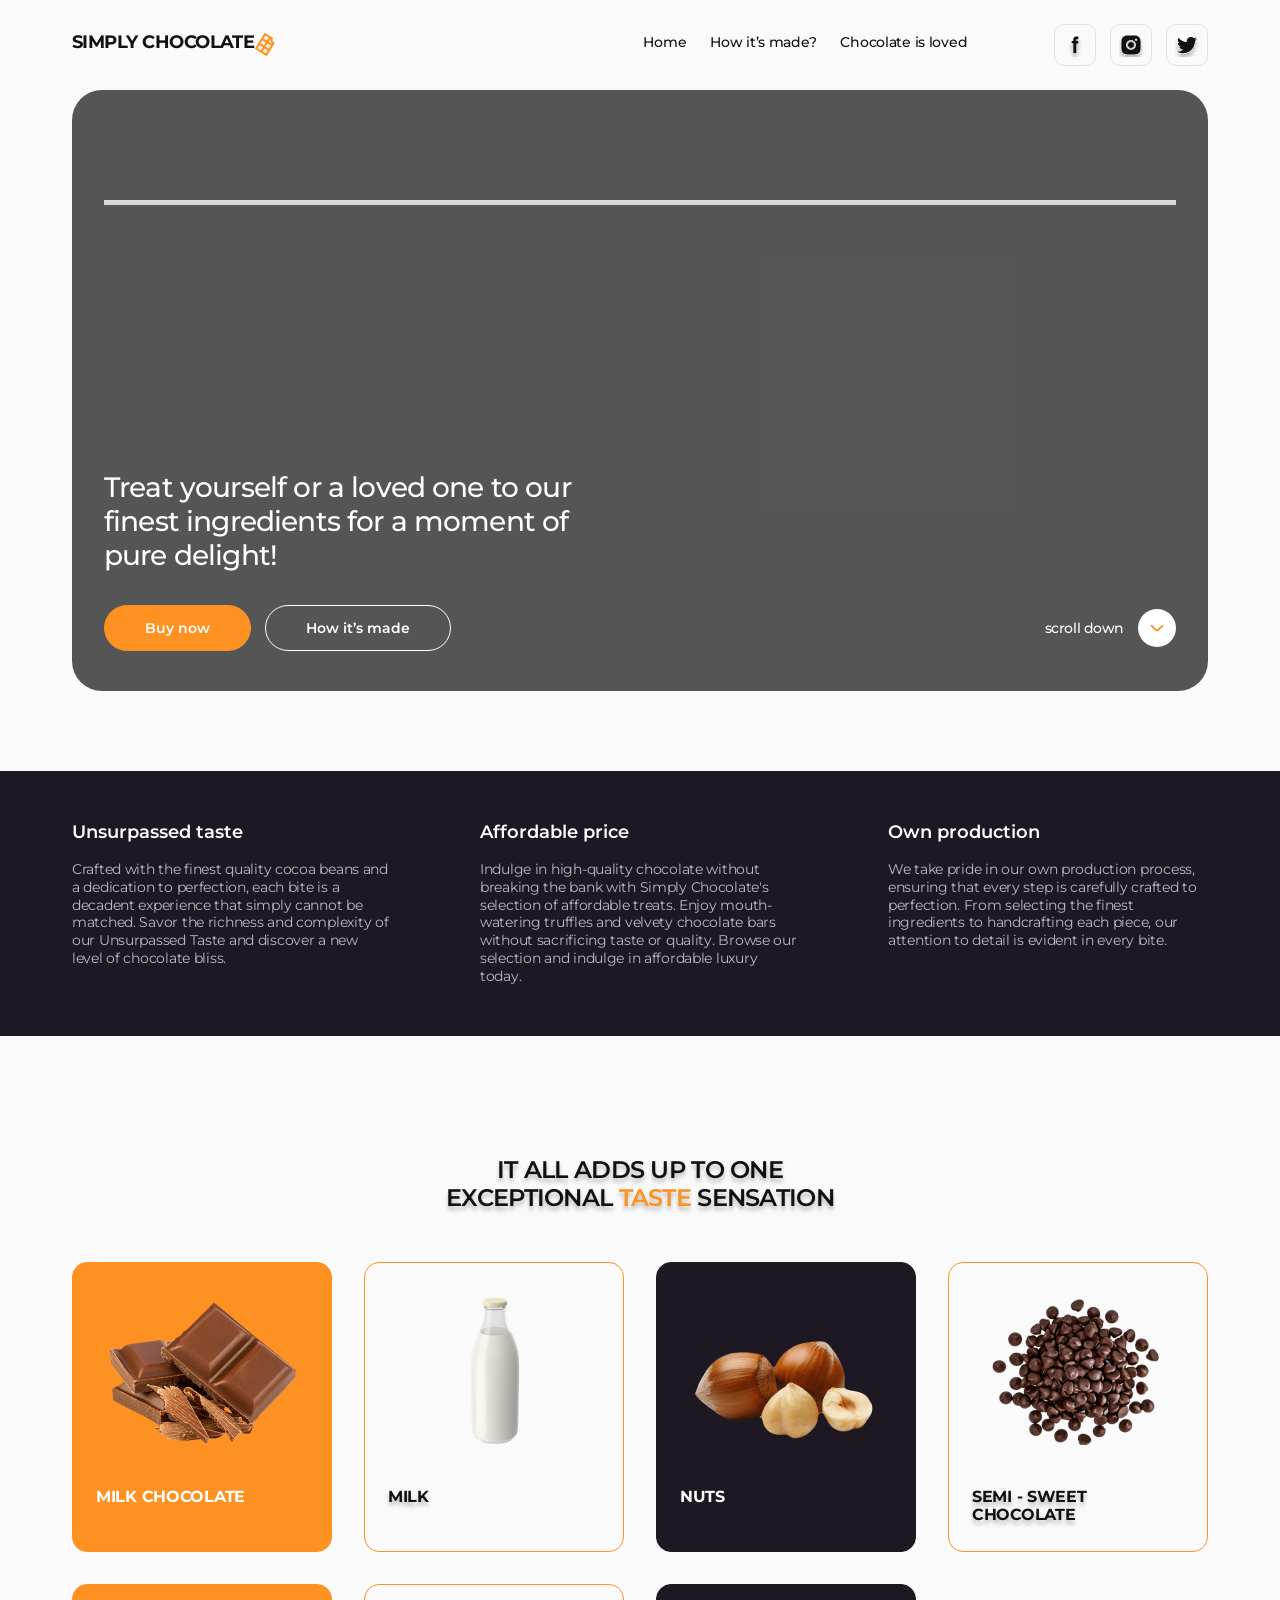
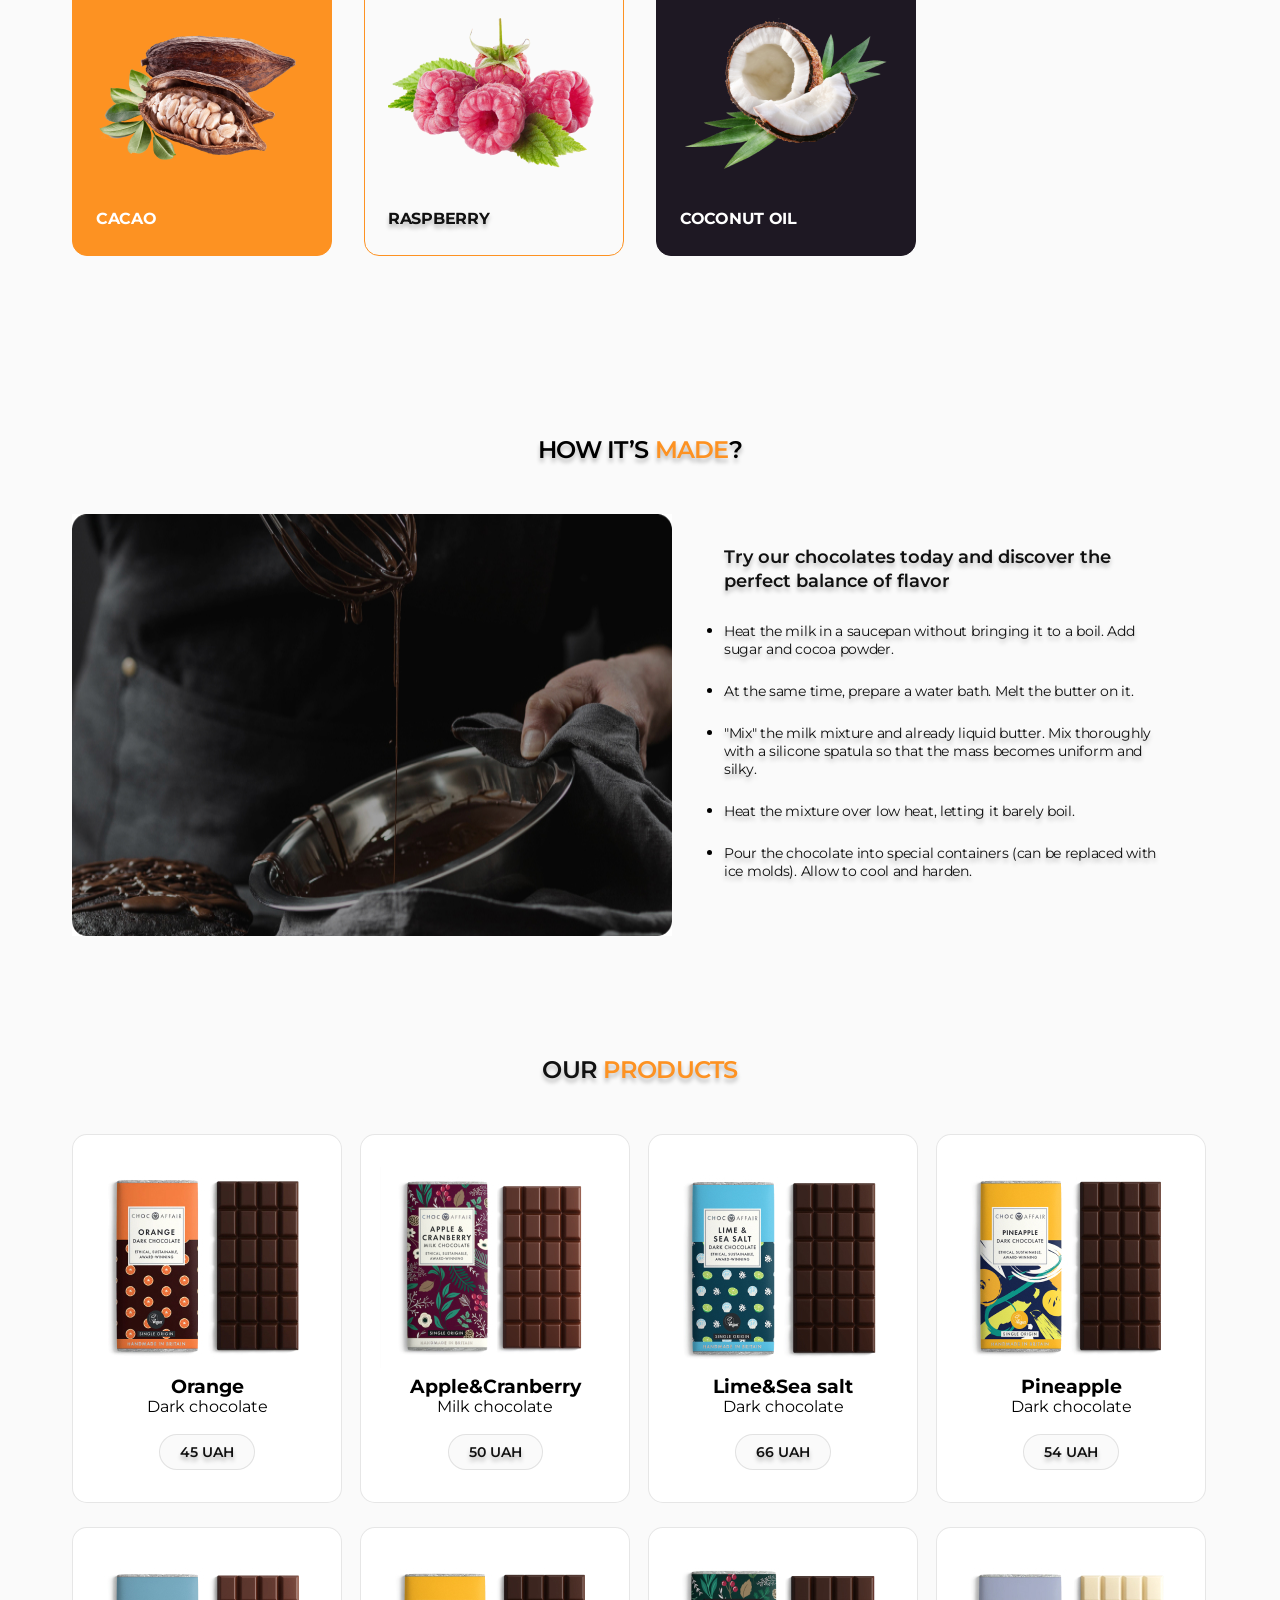
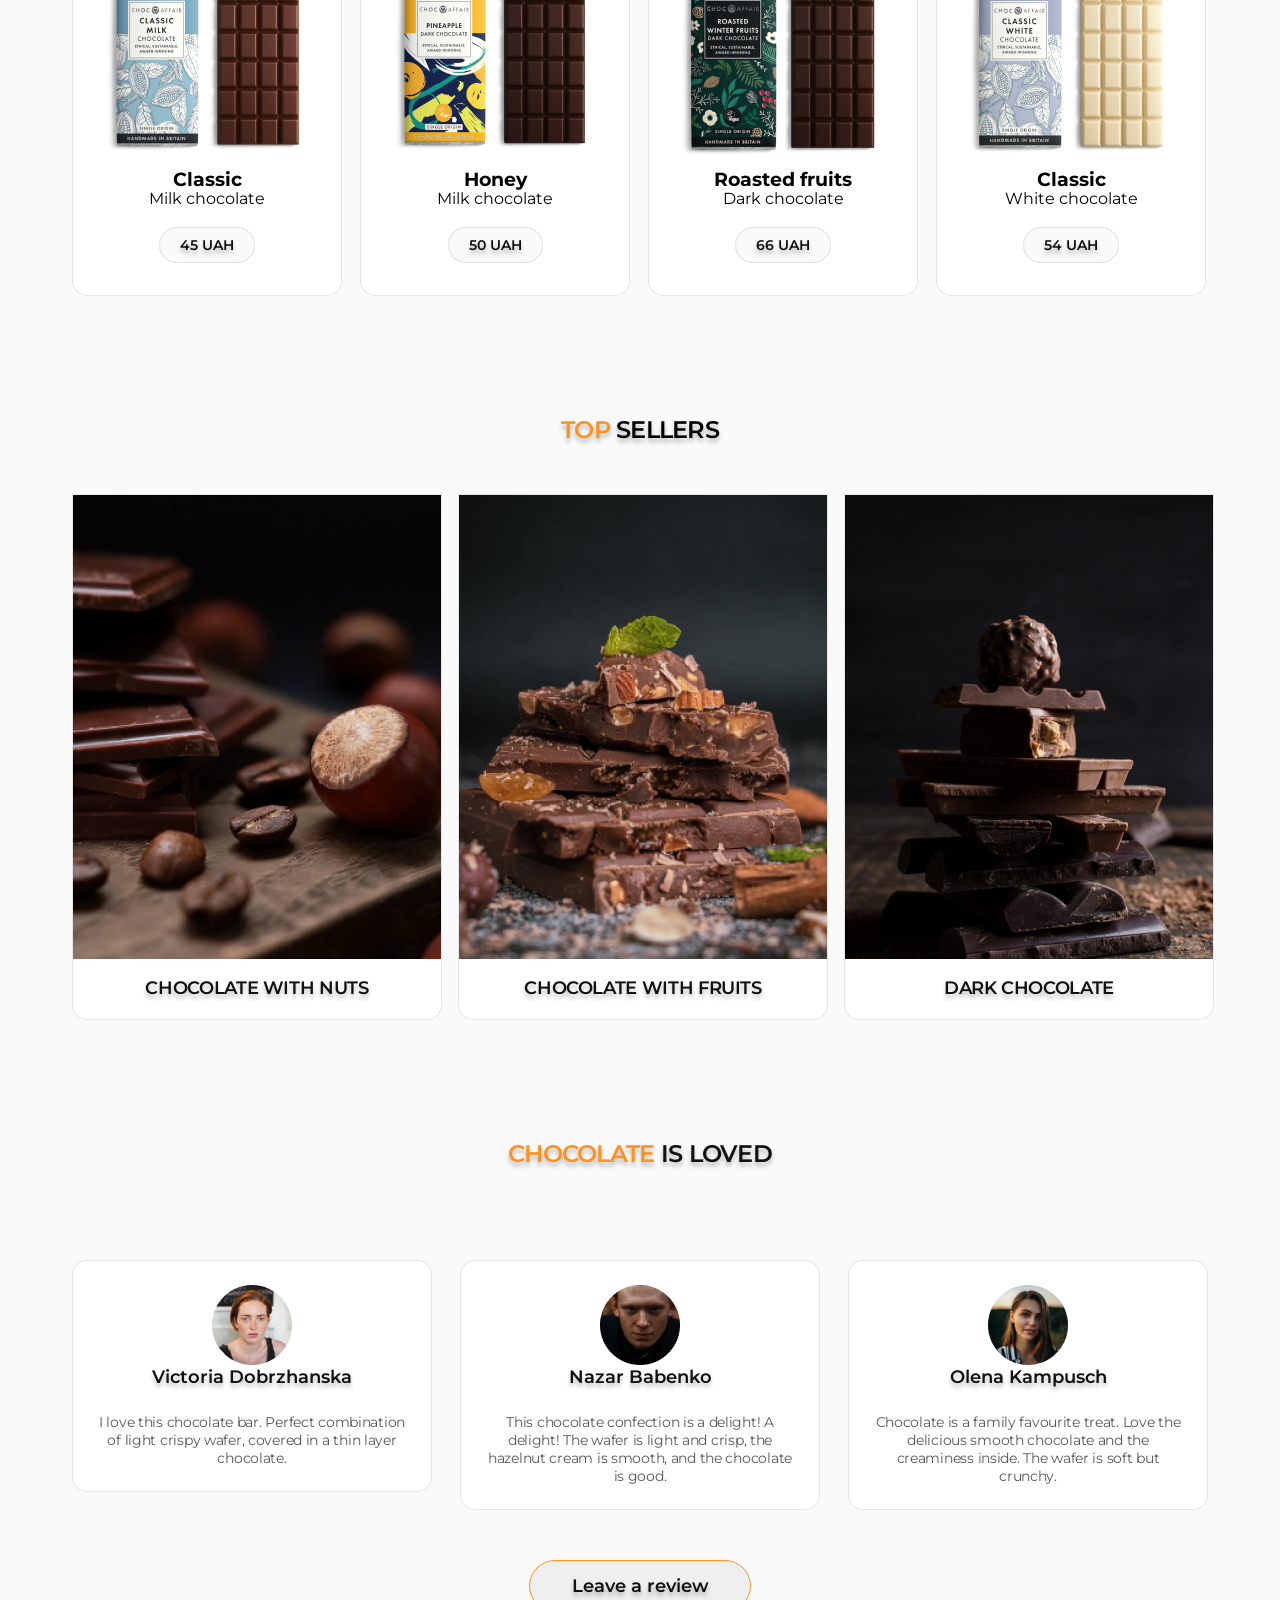
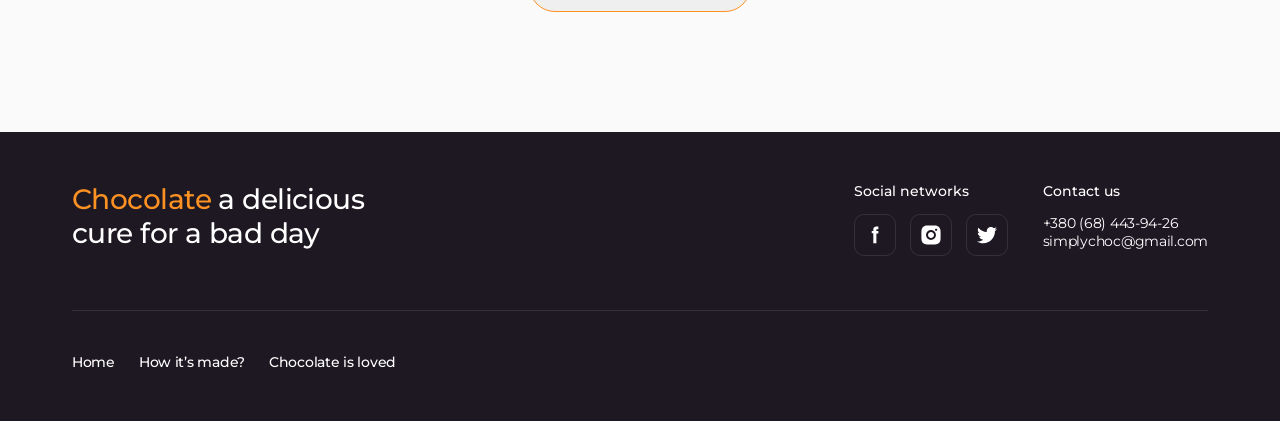
==== commit c1cce8e6: "5" ====
--- a/index.html
+++ b/index.html
@@ -482,58 +482,56 @@
             <span class="yellow">Chocolate</span> a delicious cure for a bad day
           </p>
 
-          <div footer-container>
-            <div class="footer-container-social">
-              <p class="footer-text">Social networks</p>
-              <ul class="footer-social-list">
-                <li class="footer-socila-item">
-                  <a href=""
-                    ><img
-                      class="footer-img"
-                      src="./images/icons/Frame 52.svg"
-                      alt="Facebook icon" />
-                  </a>
-                </li>
-                <li class="footer-socila-item">
-                  <a href=""
-                    ><img
-                      class="footer-img"
-                      src="./images/icons/icon-instagram.svg"
-                      alt="Instagram icon"
-                  /></a>
-                </li>
-                <li class="footer-socila-item">
-                  <a href=""
-                    ><img
-                      class="footer-img"
-                      src="./images/icons/icon-twitter.svg"
-                      href="https://twitter.com"
-                      target="_blank"
-                      rel="noopener noreferrer"
-                  /></a>
-                </li>
-              </ul>
-            </div>
-
-            <address class="footer-address">
-              <p class="footer-address-text">Contact us</p>
-
-              <ul class="footer-address-list">
-                <li class="footer-address-item">
-                  <a class="footer-address-link" href="tel:+380684439426"
-                    >+380 (68) 443-94-26</a
-                  >
-                </li>
-                <li class="footer-address-item">
-                  <a
-                    class="footer-address-link"
-                    href="mailto:simplychoc@gmail.com"
-                    >simplychoc@gmail.com</a
-                  >
-                </li>
-              </ul>
-            </address>
+          <div class="footer-container-social">
+            <p class="footer-text">Social networks</p>
+            <ul class="footer-social-list">
+              <li class="footer-socila-item">
+                <a href=""
+                  ><img
+                    class="footer-img"
+                    src="./images/icons/Frame 52.svg"
+                    alt="Facebook icon" />
+                </a>
+              </li>
+              <li class="footer-socila-item">
+                <a href=""
+                  ><img
+                    class="footer-img"
+                    src="./images/icons/icon-instagram.svg"
+                    alt="Instagram icon"
+                /></a>
+              </li>
+              <li class="footer-socila-item">
+                <a href=""
+                  ><img
+                    class="footer-img"
+                    src="./images/icons/icon-twitter.svg"
+                    href="https://twitter.com"
+                    target="_blank"
+                    rel="noopener noreferrer"
+                /></a>
+              </li>
+            </ul>
           </div>
+
+          <address class="footer-address">
+            <p class="footer-address-text">Contact us</p>
+
+            <ul class="footer-address-list">
+              <li class="footer-address-item">
+                <a class="footer-address-link" href="tel:+380684439426"
+                  >+380 (68) 443-94-26</a
+                >
+              </li>
+              <li class="footer-address-item">
+                <a
+                  class="footer-address-link"
+                  href="mailto:simplychoc@gmail.com"
+                  >simplychoc@gmail.com</a
+                >
+              </li>
+            </ul>
+          </address>
         </div>
 
         <div class="footer-line"></div>
--- a/style/style.css
+++ b/style/style.css
@@ -237,28 +237,46 @@
   gap: 32px;
 }
 .ingridients-item {
+  color: white;
+  width: 260px;
+  box-sizing: border-box;
   padding: 28px 23px;
   background-color: #fd9222;
   border: 1px solid #fd9222;
   border-radius: 15px;
-  width: calc((100% - 32px) / 4);
-}
+  color: #fff;
+
+  font-family: Montserrat;
+  font-size: 14px;
+  font-style: normal;
+  font-weight: 600;
+  line-height: 18px; /* 128.571% */
+  letter-spacing: -0.28px;
+  text-transform: uppercase;
+}
+
+.ingridients-item:nth-child(even) {
+  background-color: #fafafa;
+  color: var(--black, #111);
+  text-shadow: 0px 4px 4px rgba(0, 0, 0, 0.25);
+  font-family: Montserrat;
+  font-size: 14px;
+  font-style: normal;
+  font-weight: 600;
+  line-height: 18px; /* 128.571% */
+  letter-spacing: -0.28px;
+}
+
+.ingridients-item:nth-child(3),
+.ingridients-item:nth-child(7) {
+  background-color: #1e1823;
+  color: #fff;
+  border: 1px solid #1e1823;
+}
+
 .ingridients-img {
   margin-bottom: 36px;
 }
-.ingridients-subtitle {
-  color: #fff;
-
-  font-family: Montserrat;
-  font-size: 14px;
-  font-style: normal;
-  font-weight: 600;
-  line-height: 18px; /* 128.571% */
-  letter-spacing: -0.28px;
-  text-transform: uppercase;
-}
-
-/* Section Made */
 
 .made {
   padding: 60px 0;
@@ -317,8 +335,10 @@
 /* Section Products */
 
 .products {
+  padding: 60px 0;
 }
 .products-hero {
+  padding-bottom: 50px;
   color: var(--black, #111);
   text-align: center;
   text-shadow: 0px 4px 4px rgba(0, 0, 0, 0.25);
@@ -331,14 +351,16 @@
   text-transform: uppercase;
 }
 .products-list {
-  padding: 32px 20px;
   display: flex;
   flex-wrap: wrap;
   column-gap: 18px;
   row-gap: 24px;
 }
 .products-item {
-  padding: 32px 20px;
+  padding: 32px 19px;
+  border-radius: 15px;
+  border: 1px solid rgba(17, 17, 17, 0.1);
+  background: #fff;
 }
 
 .products-container {
@@ -498,6 +520,10 @@
   background-color: #1e1823;
 }
 
+.footer-container {
+  display: flex;
+}
+
 .footer-slogan {
   width: 300px;
   color: #fff;
@@ -511,8 +537,7 @@
 }
 
 .footer-container-social {
-  margin-left: 440px;
-  margin-right: 40px;
+  margin-left: 482px;
   display: inline-flex;
   flex-direction: column;
   align-items: flex-start;
@@ -544,6 +569,7 @@
 }
 
 .footer-address {
+  margin-left: auto;
   display: inline-flex;
   flex-direction: column;
   align-items: flex-start;
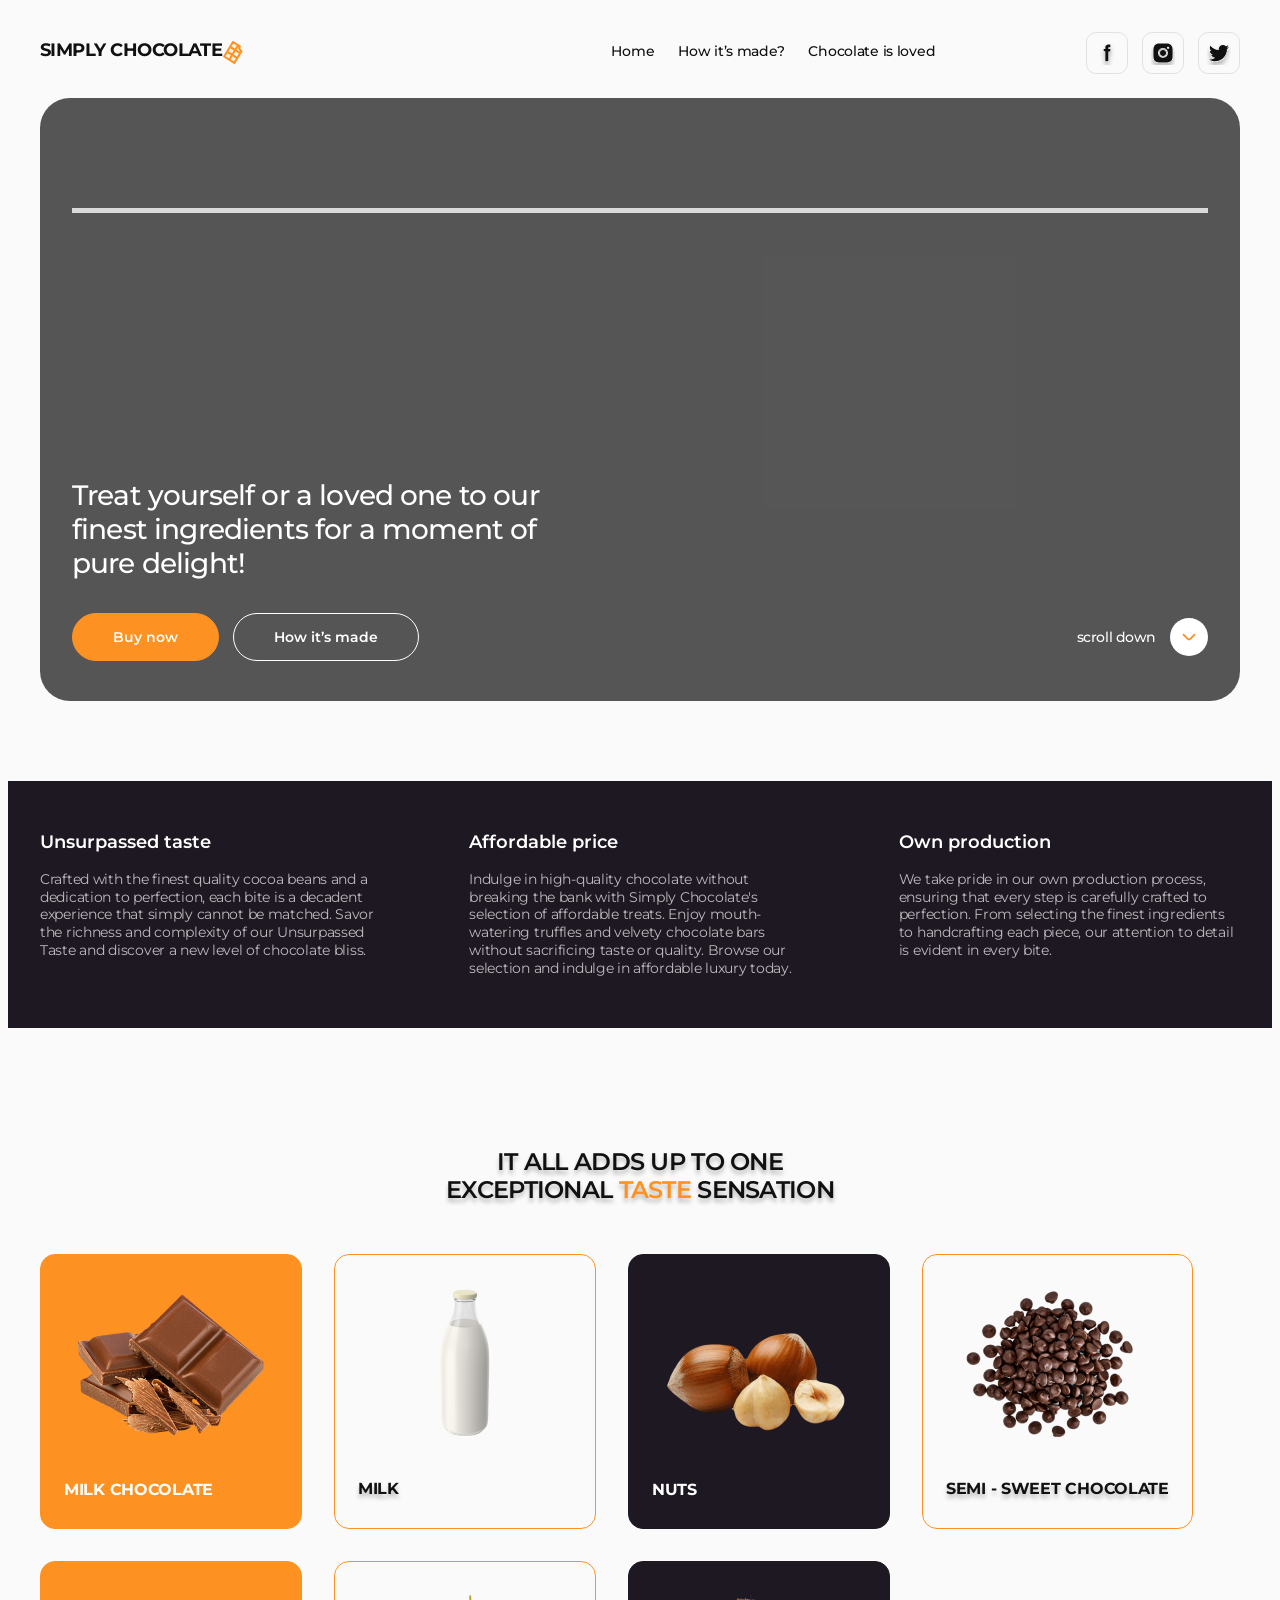
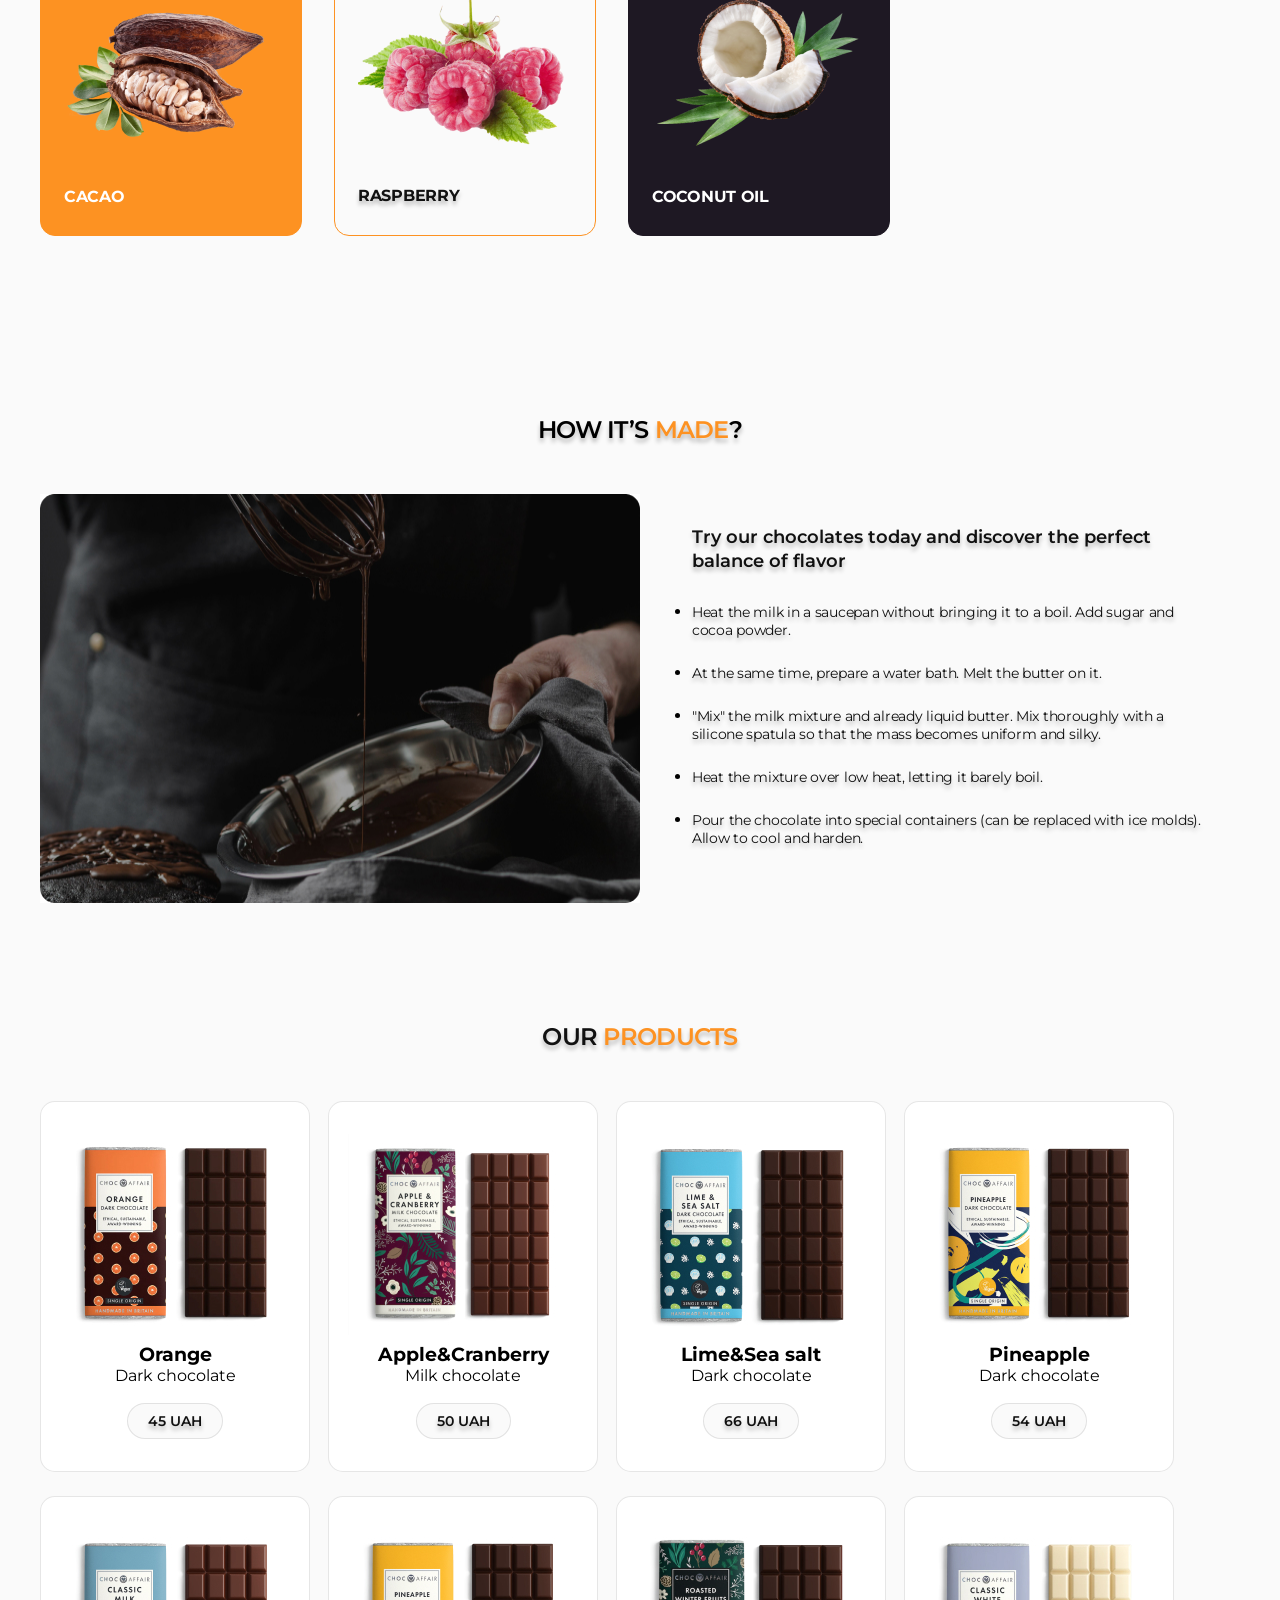
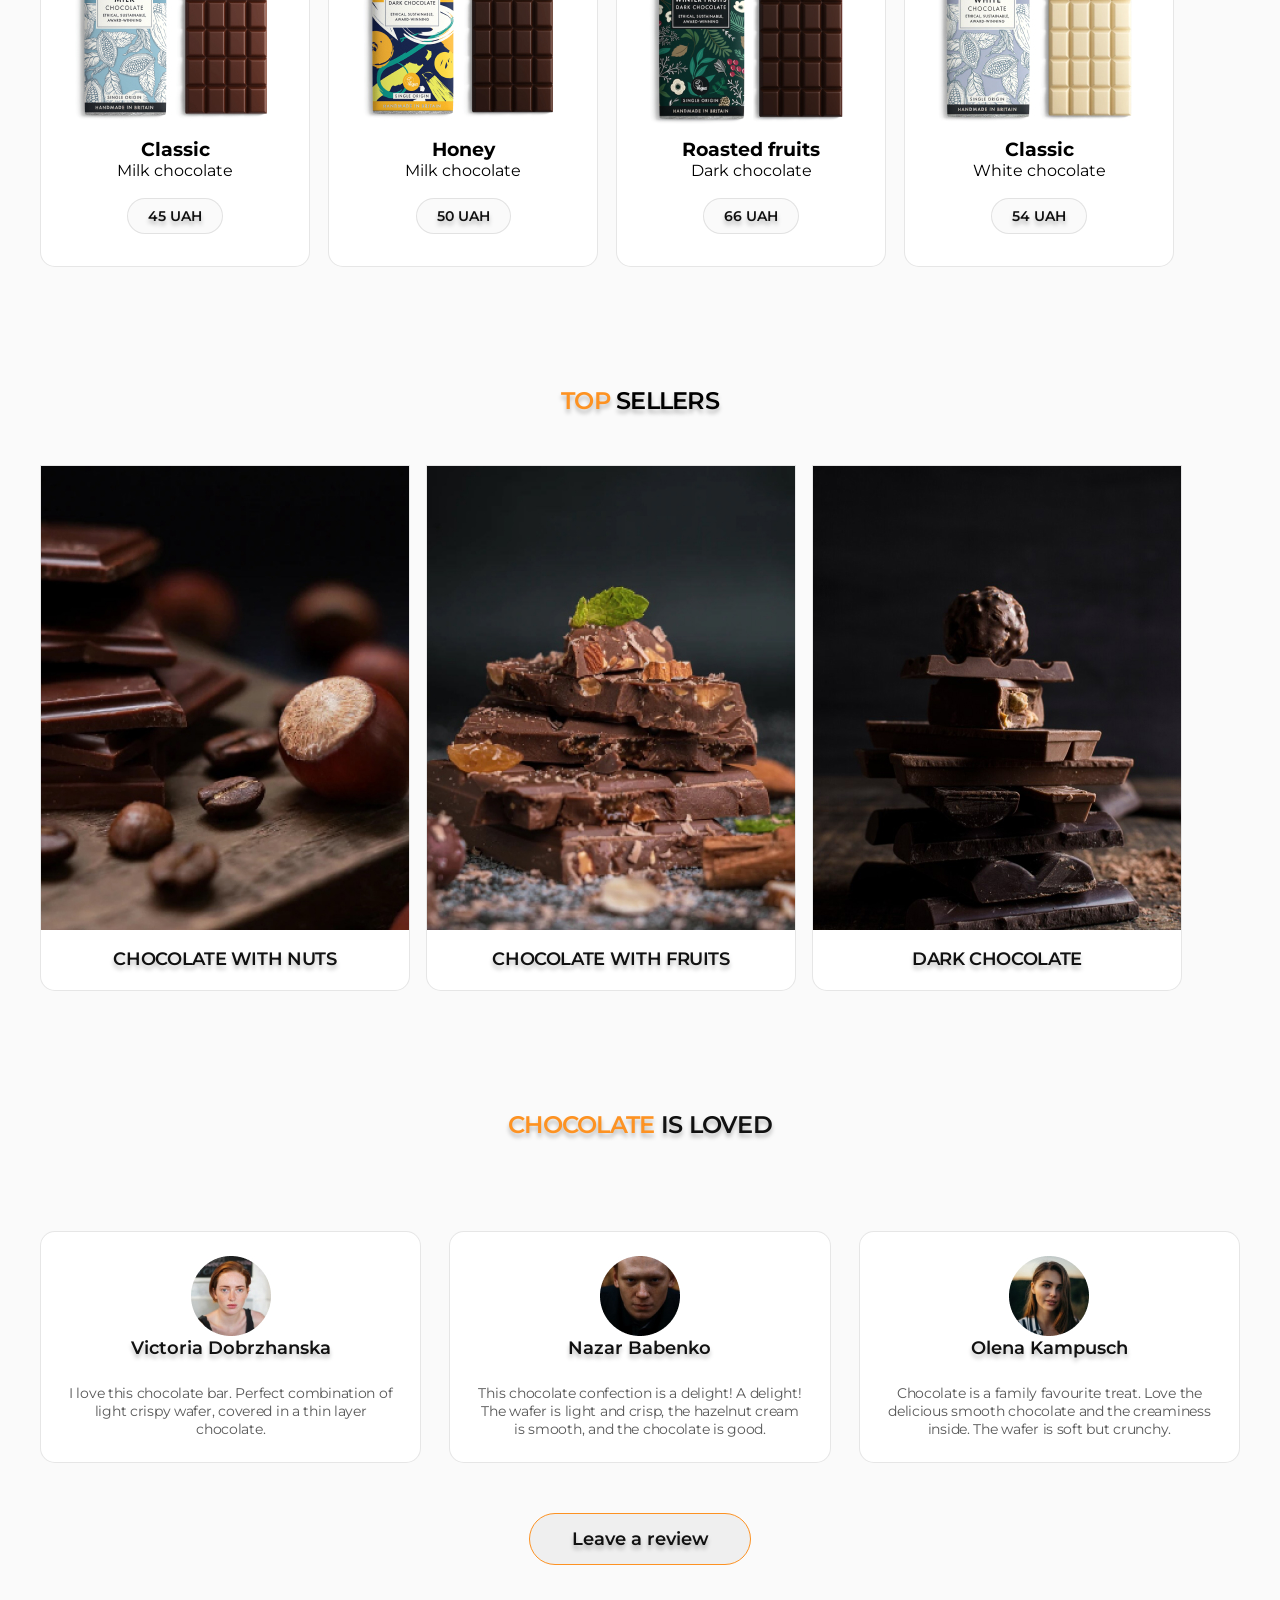
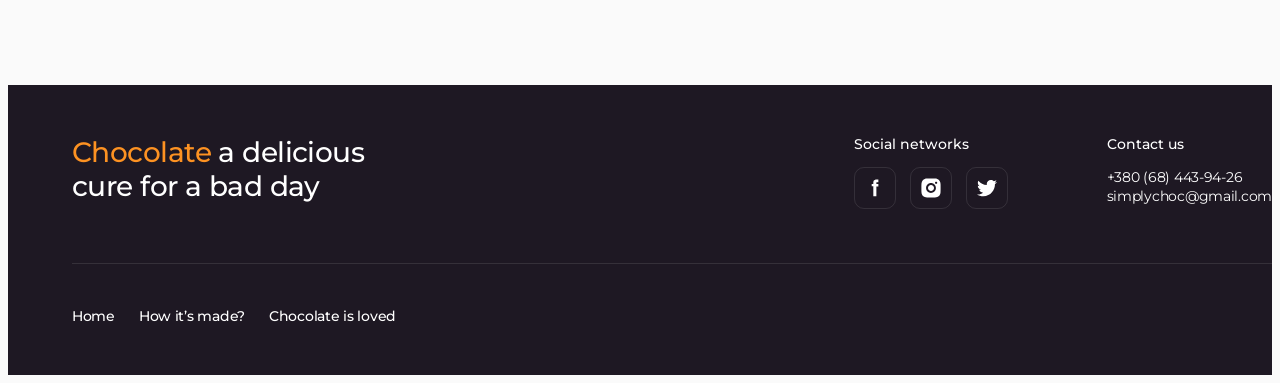
==== commit 55dc2d87: "111" ====
--- a/index.html
+++ b/index.html
@@ -7,8 +7,7 @@
     <!-- Normalize -->
     <link
       rel="stylesheet"
-      href="https://cdn.jsdelivr.net/npm/modern-normalize@2.0.0/modern-normalize.min.css" />
-
+      href="node_modules/modern-normalize/modern-normalize.css" />
     <!-- Custome -->
     <link rel="preconnect" href="https://fonts.googleapis.com" />
     <link rel="preconnect" href="https://fonts.gstatic.com" crossorigin />
@@ -474,6 +473,7 @@
     </main>
 
     <!-- Footer -->
+    <div></div>
 
     <footer class="footer">
       <div class="container">
--- a/style/style.css
+++ b/style/style.css
@@ -234,23 +234,21 @@
 .ingridients-list {
   display: flex;
   flex-wrap: wrap;
-  gap: 32px;
+  column-gap: 32px;
+  row-gap: 32px;
 }
 .ingridients-item {
+  box-sizing: border-box;
   color: white;
-  width: 260px;
-  box-sizing: border-box;
   padding: 28px 23px;
   background-color: #fd9222;
   border: 1px solid #fd9222;
   border-radius: 15px;
-  color: #fff;
-
-  font-family: Montserrat;
-  font-size: 14px;
-  font-style: normal;
-  font-weight: 600;
-  line-height: 18px; /* 128.571% */
+  font-family: Montserrat;
+  font-size: 14px;
+  font-style: normal;
+  font-weight: 600;
+  line-height: 1.28;
   letter-spacing: -0.28px;
   text-transform: uppercase;
 }
@@ -414,7 +412,6 @@
 }
 .bestsellers-item {
   border-radius: 0px 0px 15px 15px;
-
   border: 1px solid rgba(17, 17, 17, 0.1);
   background: #fff;
 }
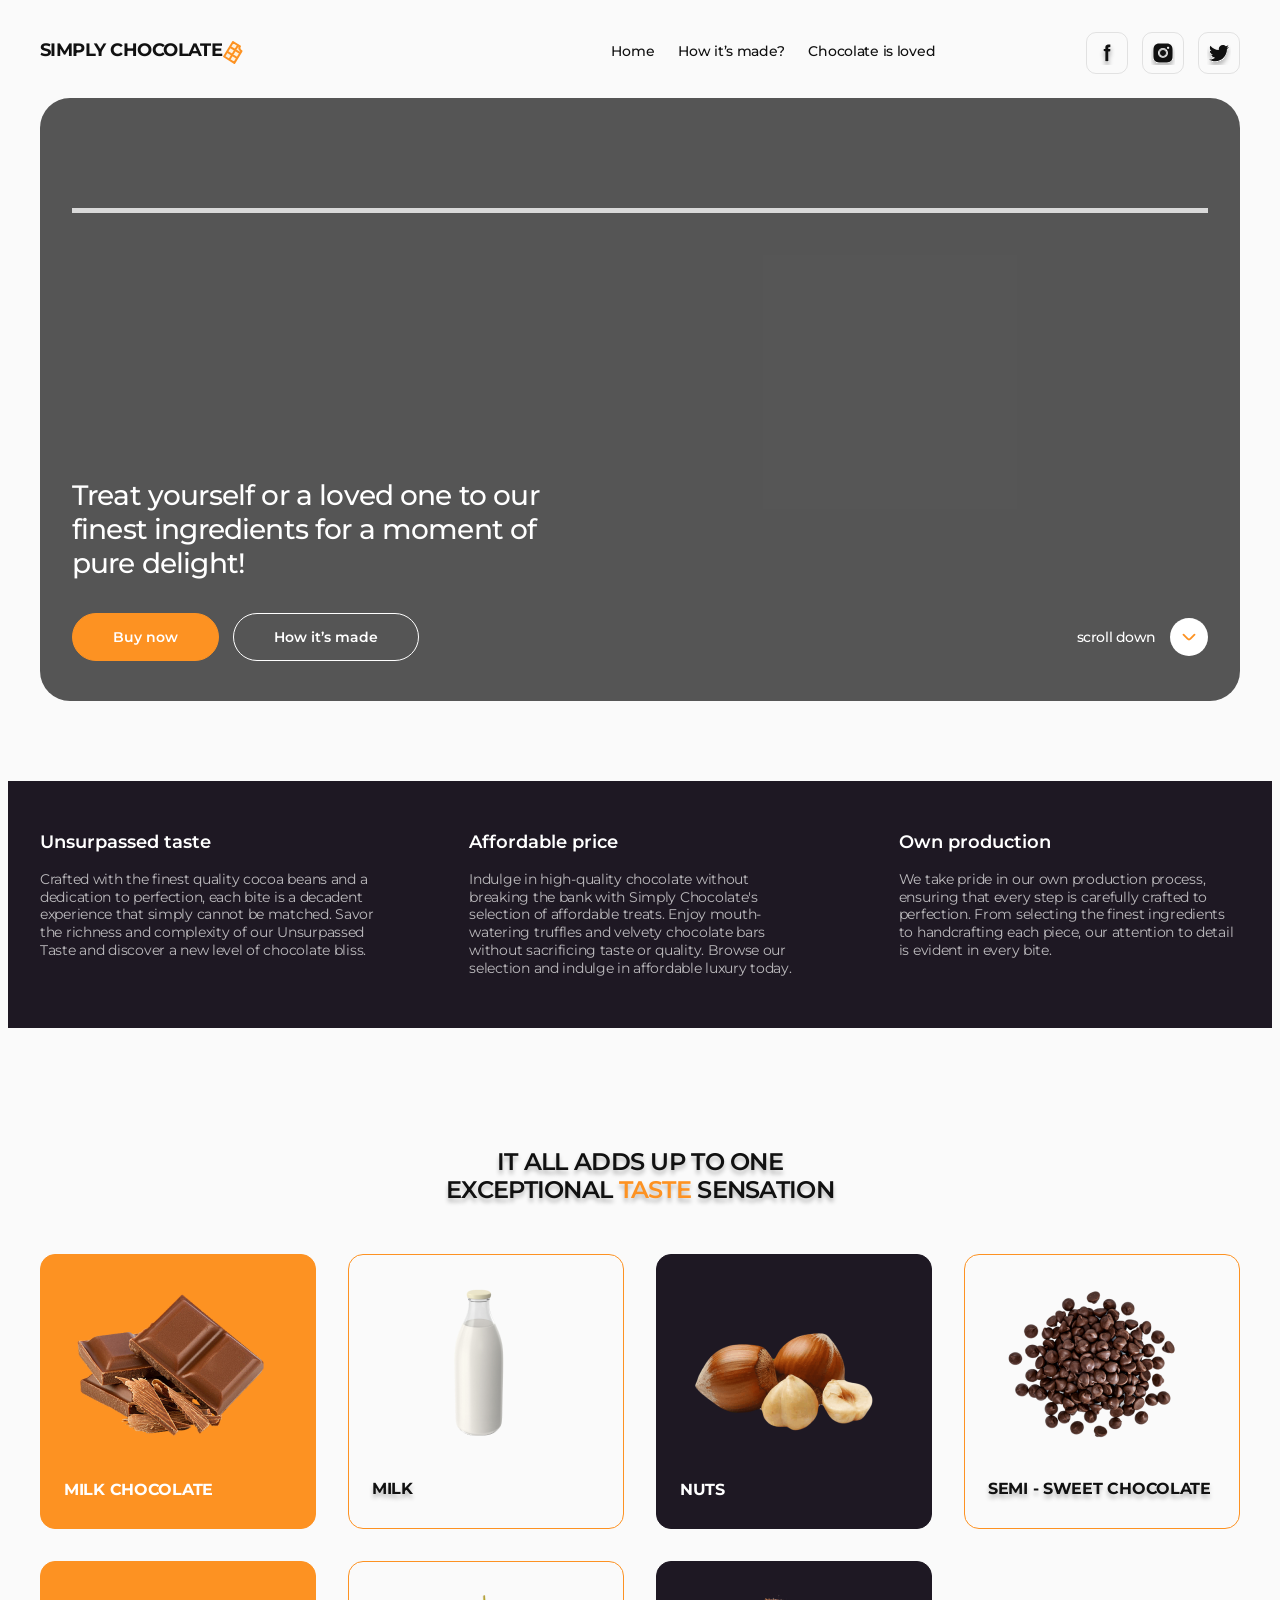
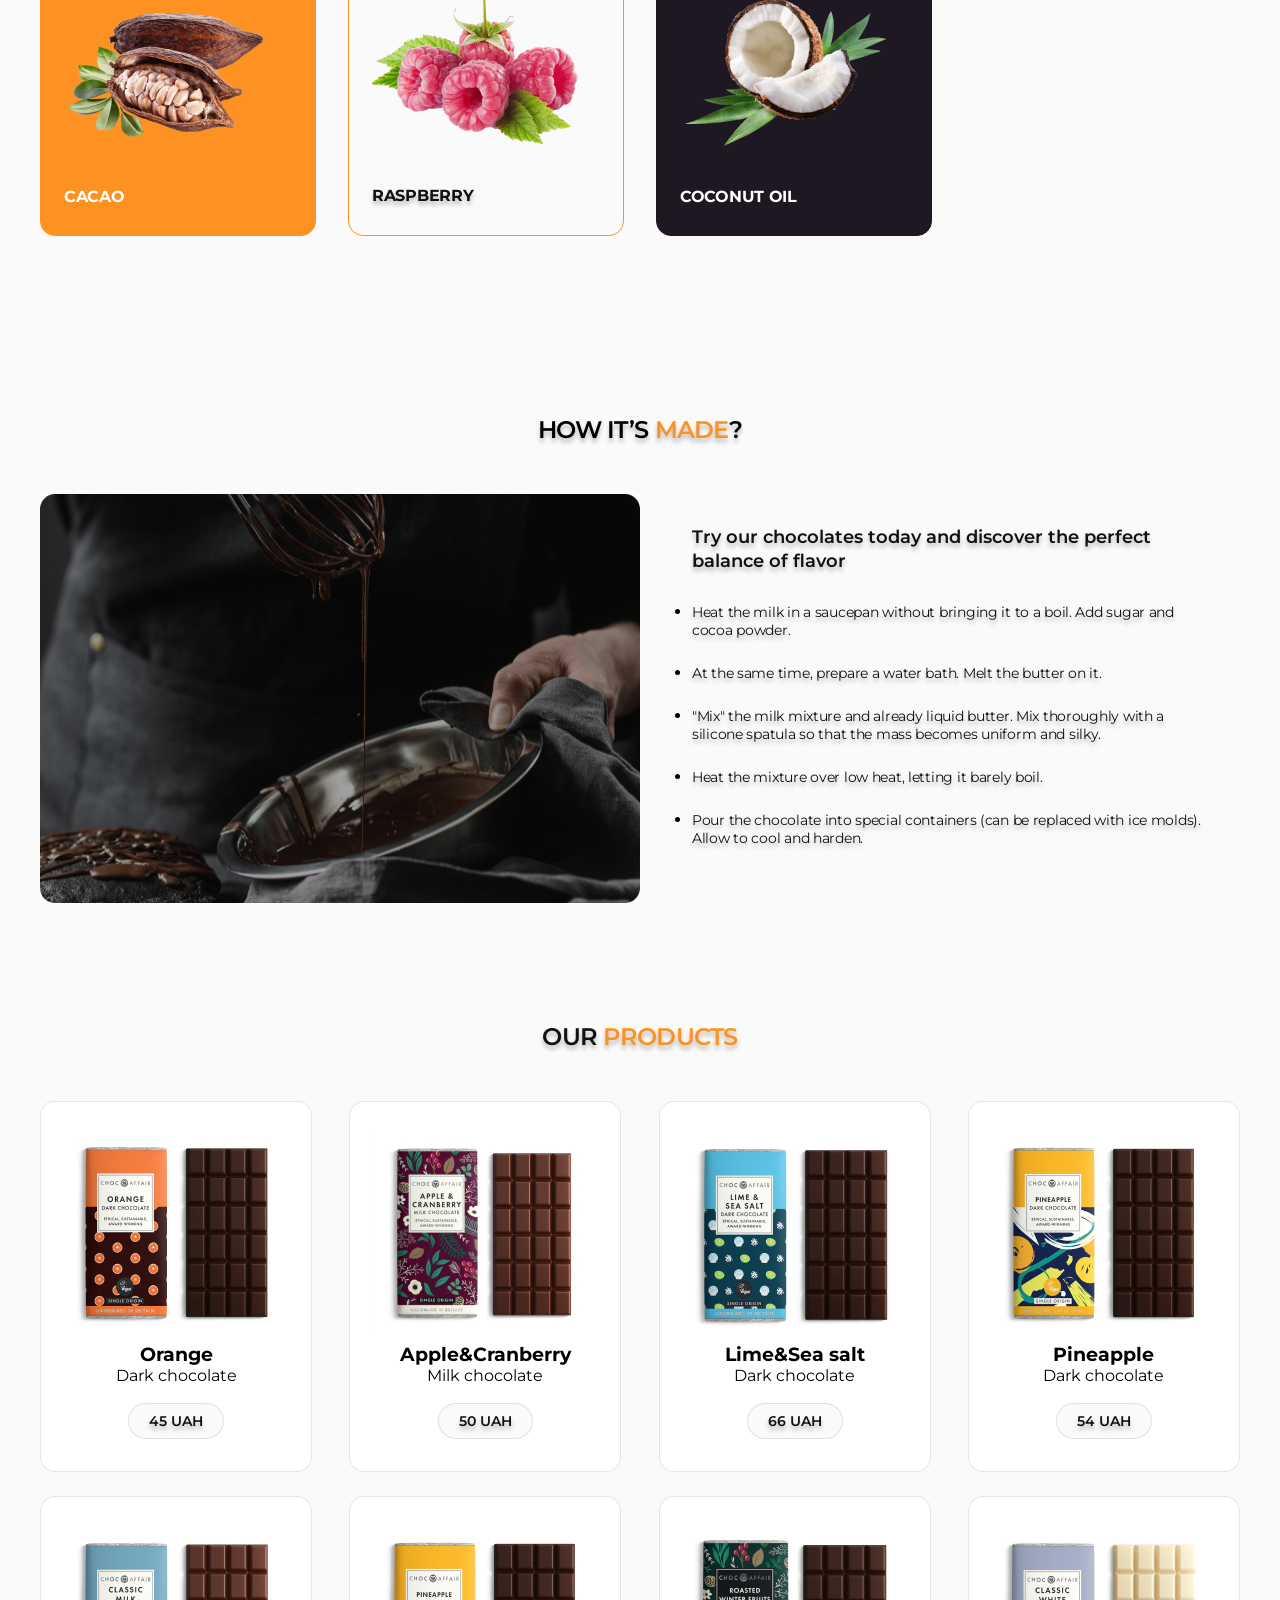
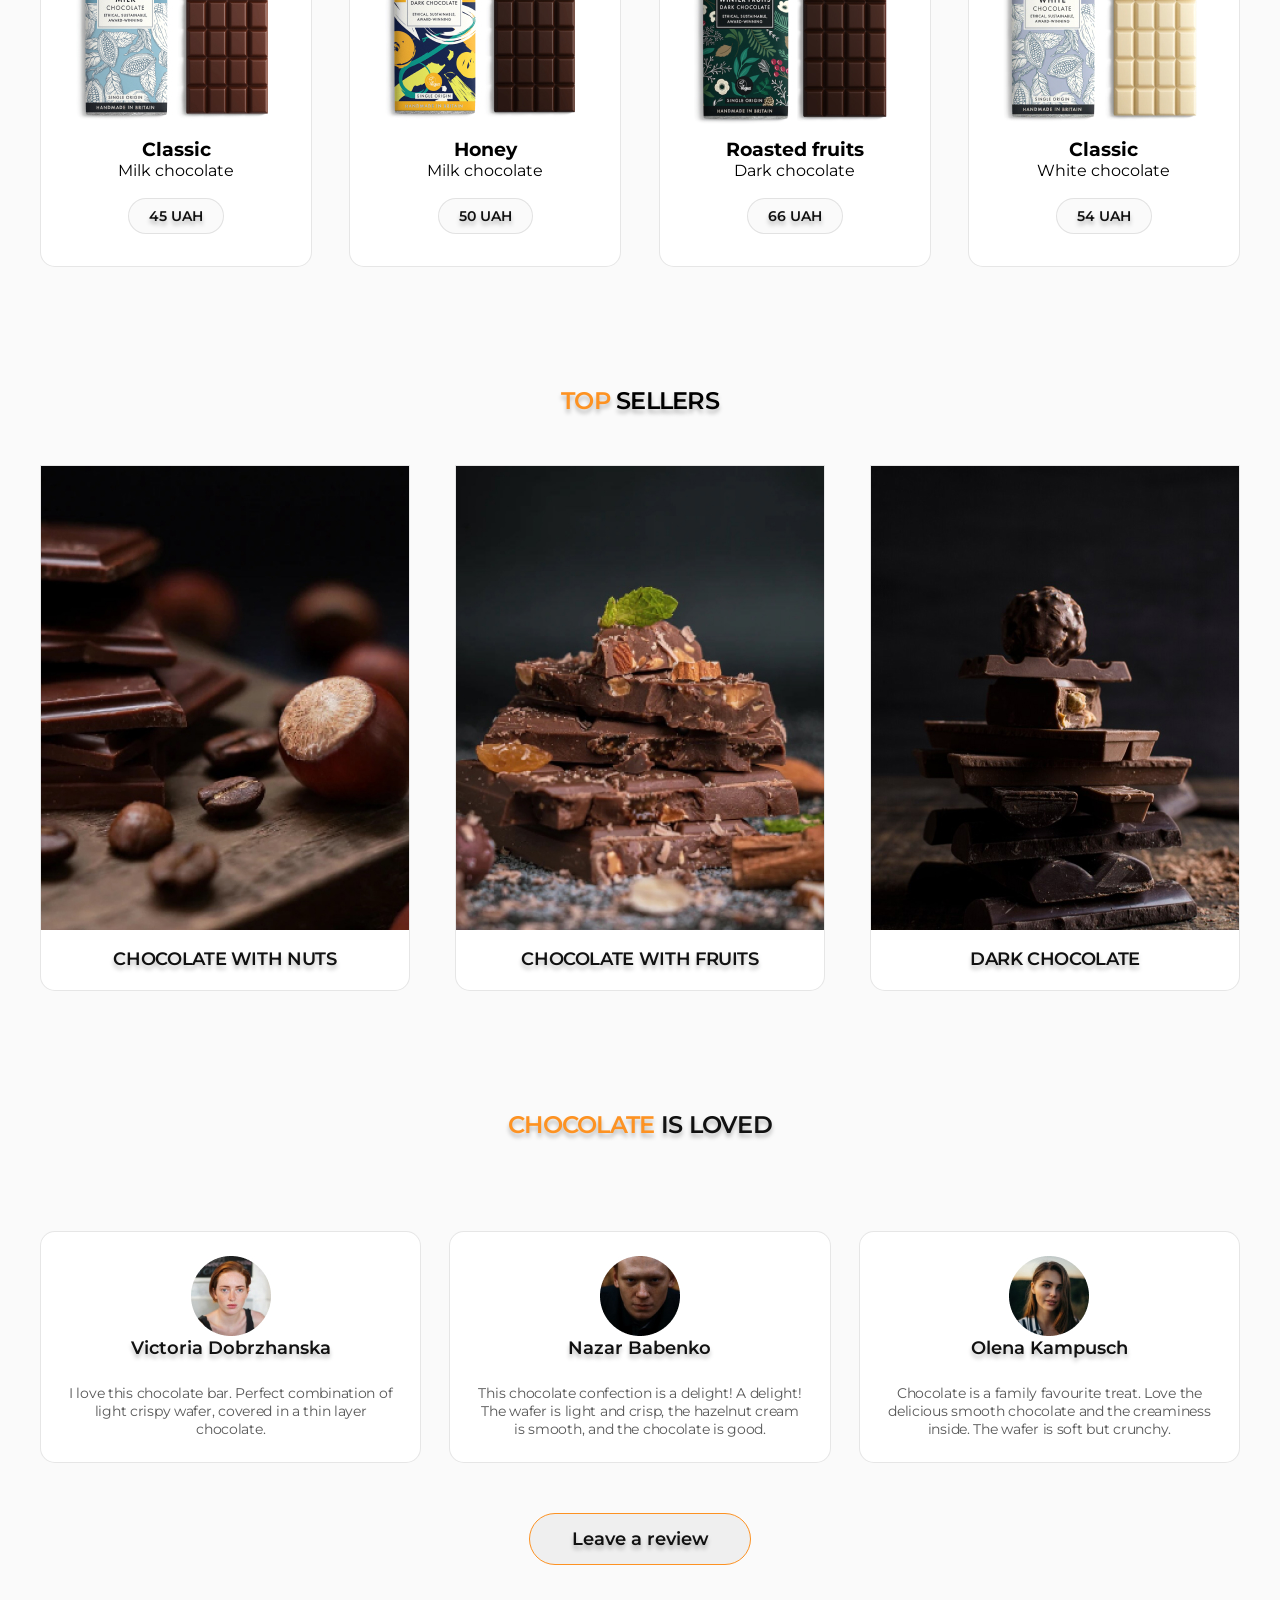
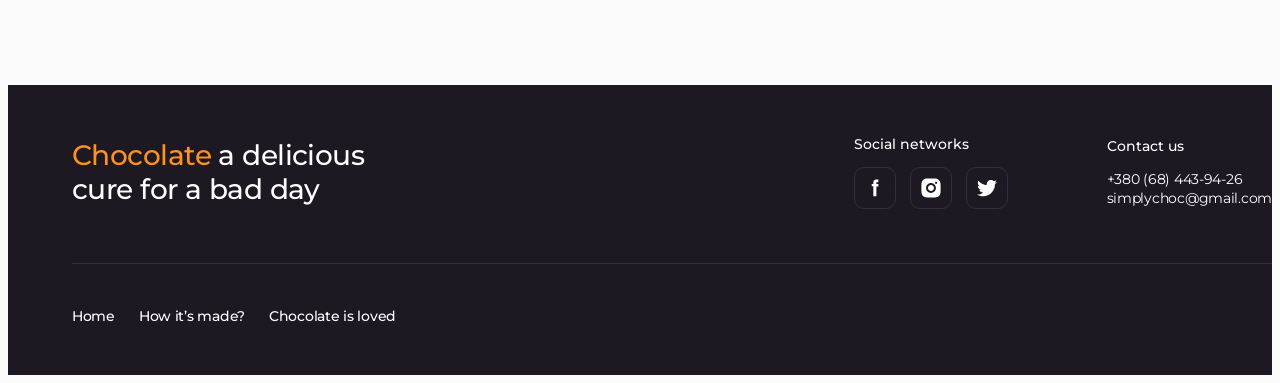
==== commit 1e318c49: "3" ====
--- a/index.html
+++ b/index.html
@@ -391,7 +391,8 @@
                 <img
                   class="bestsellers-img"
                   src="./images/top-sellers/img-1.jpg"
-                  alt="" />
+                  alt=""
+                  width="368" />
                 <p class="bestsellers-text">CHOCOLATE WITH NUTS</p>
               </a>
             </li>
@@ -400,7 +401,8 @@
                 <img
                   class="bestsellers-img"
                   src="./images/top-sellers/img-2.jpg"
-                  alt="" />
+                  alt=""
+                  width="368" />
                 <p class="bestsellers-text">CHOCOLATE WITH FRUITS</p>
               </a>
             </li>
@@ -409,7 +411,8 @@
                 <img
                   class="bestsellers-img"
                   src="./images/top-sellers/img-3.jpg"
-                  alt="" />
+                  alt=""
+                  width="368" />
                 <p class="bestsellers-text">DARK CHOCOLATE</p>
               </a>
             </li>
--- a/style/style.css
+++ b/style/style.css
@@ -251,6 +251,7 @@
   line-height: 1.28;
   letter-spacing: -0.28px;
   text-transform: uppercase;
+  width: calc((100% - 96px) / 4);
 }
 
 .ingridients-item:nth-child(even) {
@@ -351,11 +352,11 @@
 .products-list {
   display: flex;
   flex-wrap: wrap;
-  column-gap: 18px;
   row-gap: 24px;
+  justify-content: space-between;
 }
 .products-item {
-  padding: 32px 19px;
+  padding: 32px 20px;
   border-radius: 15px;
   border: 1px solid rgba(17, 17, 17, 0.1);
   background: #fff;
@@ -367,6 +368,7 @@
 }
 
 .products-img {
+  margin: 0 auto;
 }
 .products-subtitle {
 }
@@ -408,7 +410,7 @@
 }
 .bestsellers-list {
   display: flex;
-  gap: 16px;
+  justify-content: space-between;
 }
 .bestsellers-item {
   border-radius: 0px 0px 15px 15px;
@@ -542,6 +544,7 @@
 }
 .footer-container-main {
   display: flex;
+  align-items: center;
 }
 
 .footer-text {
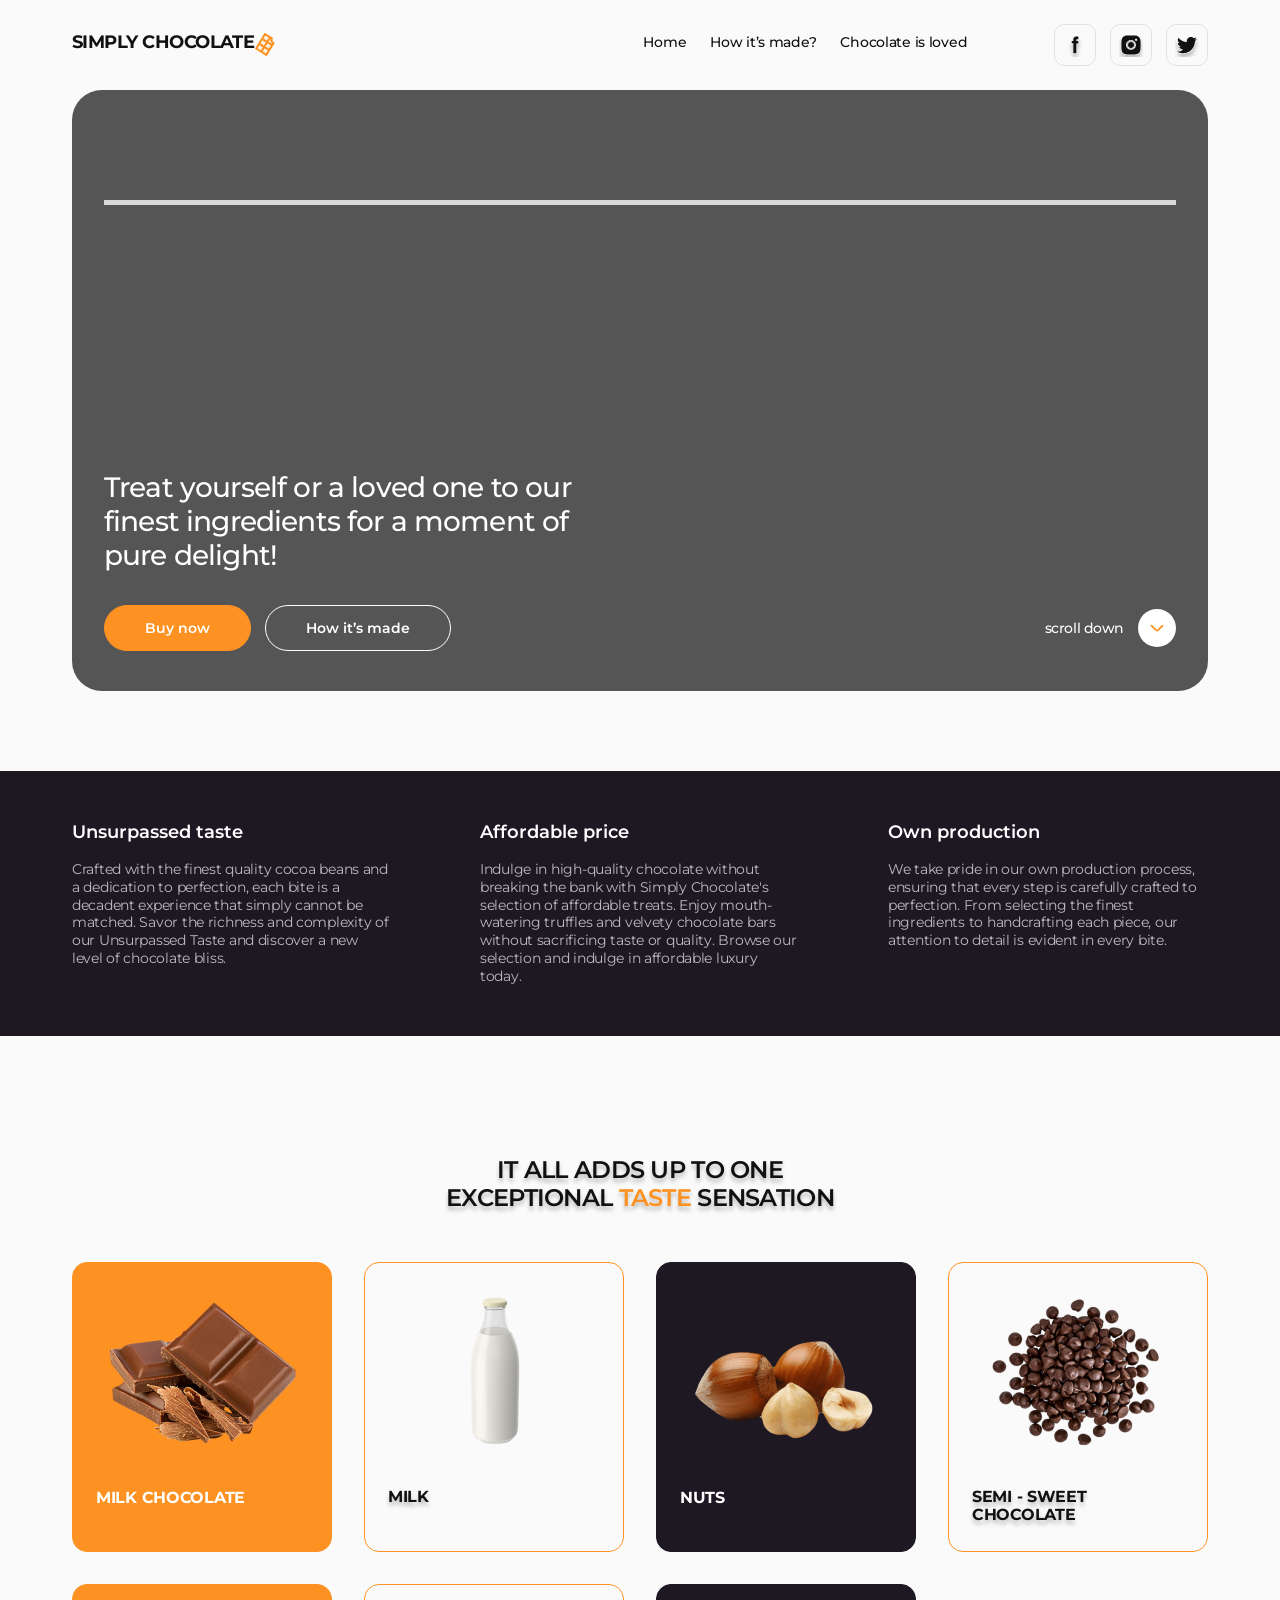
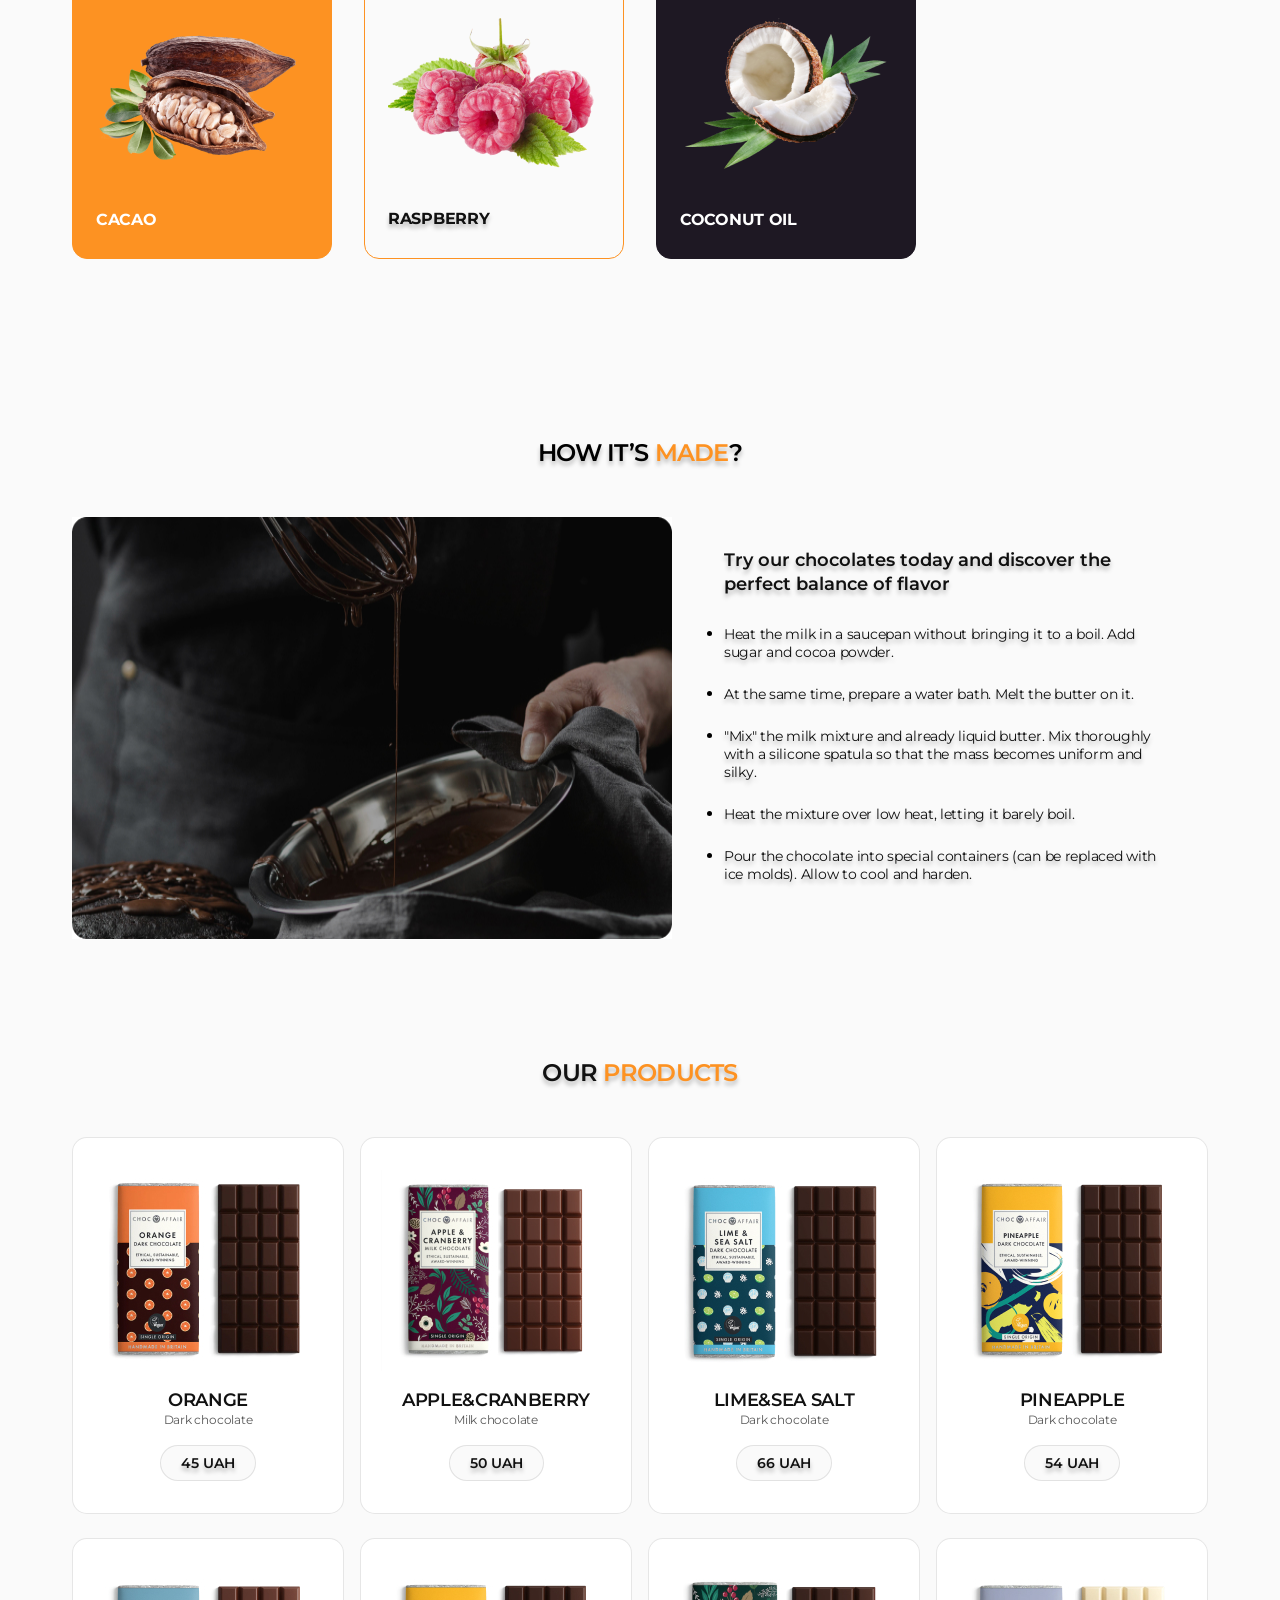
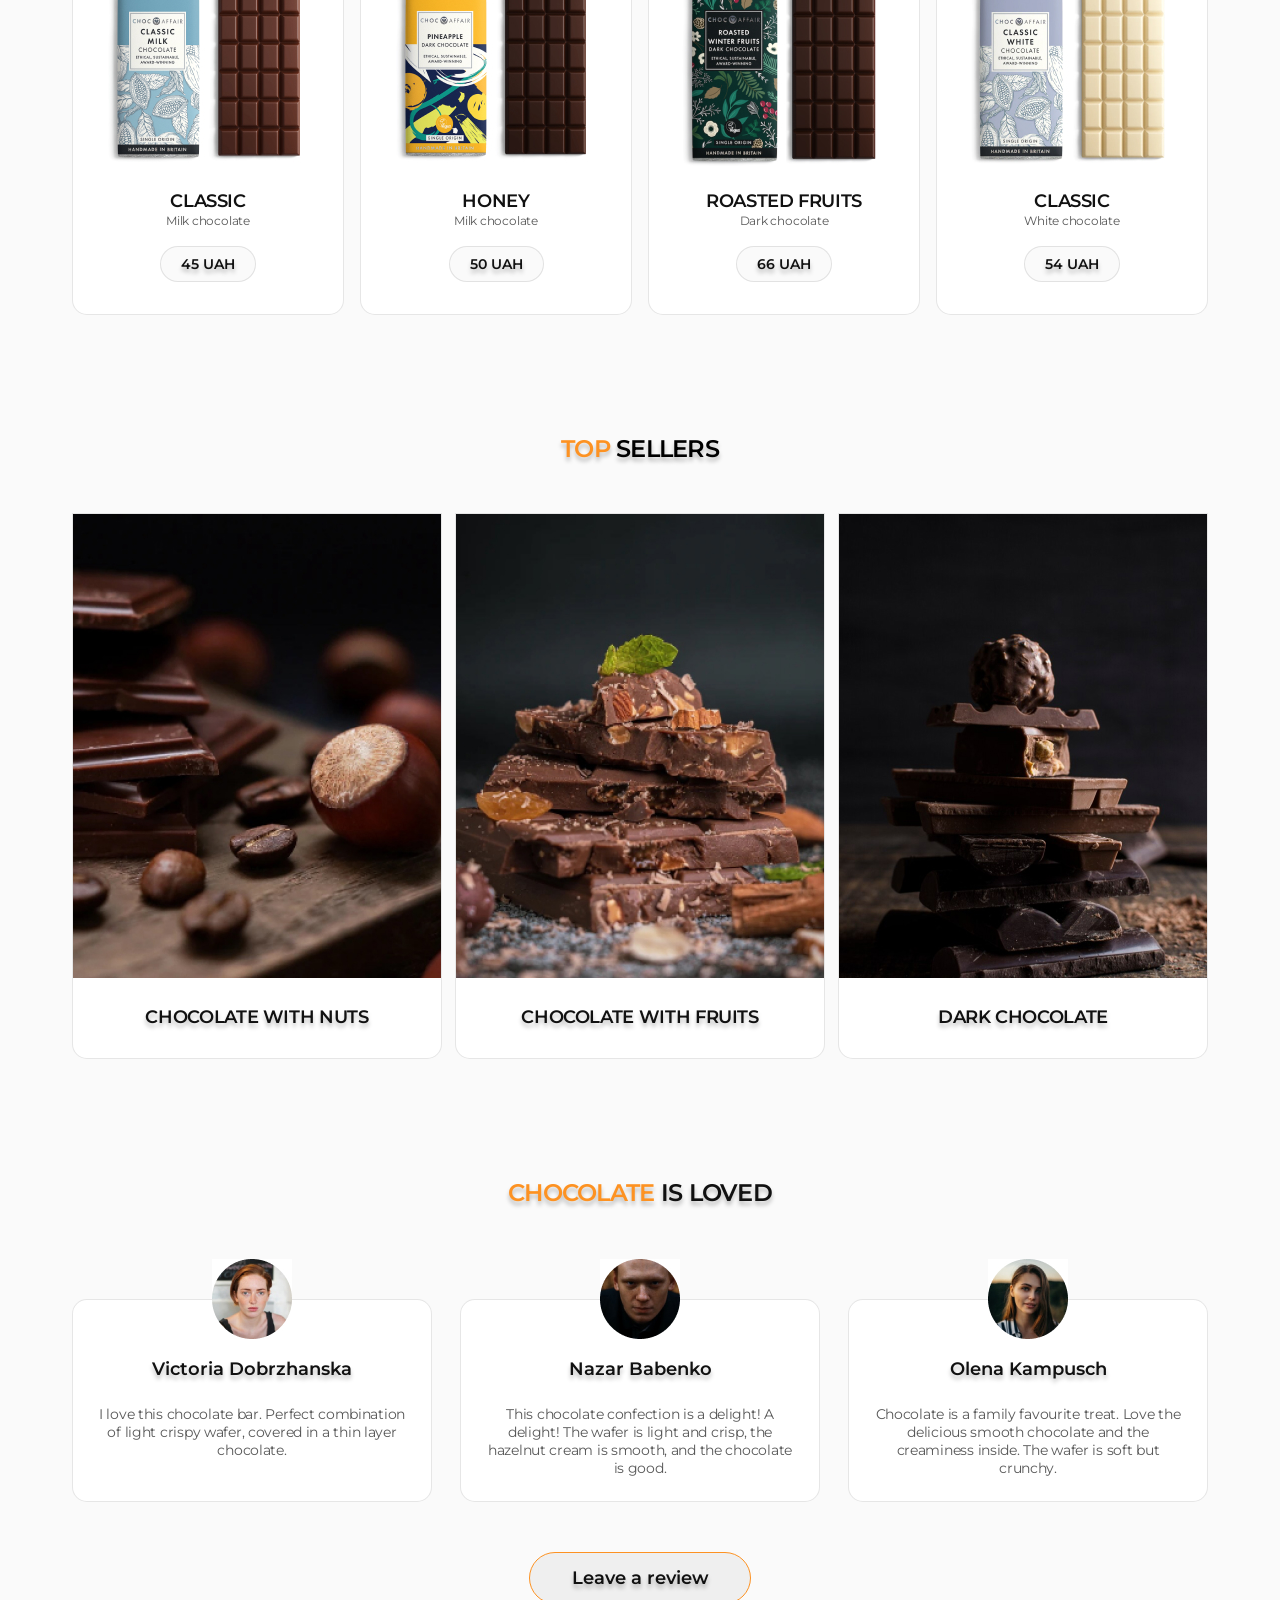
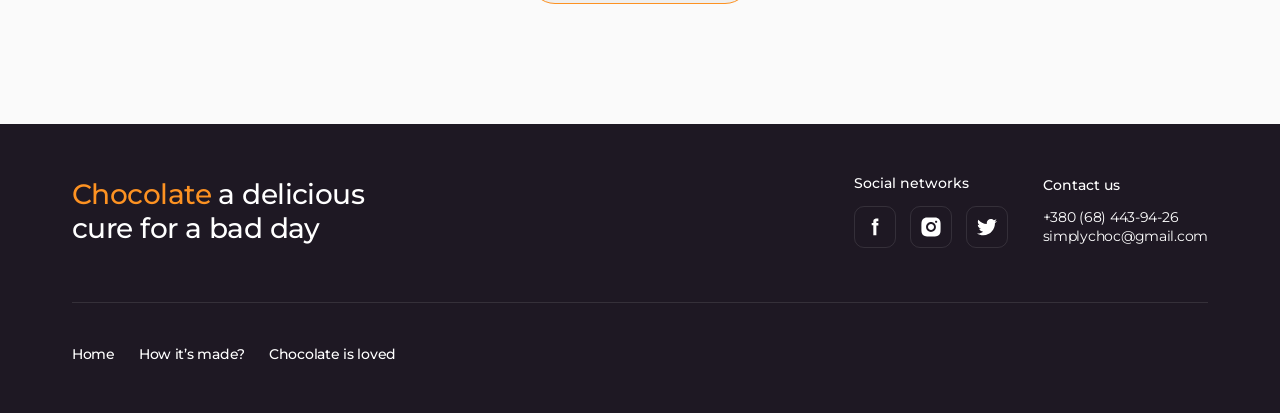
==== commit f47affbf: "2" ====
--- a/index.html
+++ b/index.html
@@ -7,7 +7,10 @@
     <!-- Normalize -->
     <link
       rel="stylesheet"
-      href="node_modules/modern-normalize/modern-normalize.css" />
+      href="https://cdnjs.cloudflare.com/ajax/libs/modern-normalize/2.0.0/modern-normalize.min.css"
+      integrity="sha512-4xo8blKMVCiXpTaLzQSLSw3KFOVPWhm/TRtuPVc4WG6kUgjH6J03IBuG7JZPkcWMxJ5huwaBpOpnwYElP/m6wg=="
+      crossorigin="anonymous"
+      referrerpolicy="no-referrer" />
     <!-- Custome -->
     <link rel="preconnect" href="https://fonts.googleapis.com" />
     <link rel="preconnect" href="https://fonts.gstatic.com" crossorigin />
--- a/style/style.css
+++ b/style/style.css
@@ -215,9 +215,12 @@
   padding: 120px 0;
 }
 .ingridients-title {
+  width: 412px;
   margin-bottom: 50px;
   color: var(--black, #111);
   text-align: center;
+  margin-right: auto;
+  margin-left: auto;
   text-shadow: 0px 4px 4px rgba(0, 0, 0, 0.25);
   font-family: Montserrat;
   font-size: 24px;
@@ -369,11 +372,25 @@
 
 .products-img {
   margin: 0 auto;
+  margin-bottom: 10px;
 }
 .products-subtitle {
+  color: var(--black, #111);
+  font-family: Montserrat;
+  font-size: 18px;
+  font-style: normal;
+  font-weight: 600;
+  line-height: 1.33; /* 133.333% */
+  letter-spacing: -0.36px;
+  text-transform: uppercase;
 }
 .products-text {
   margin-bottom: 18px;
+  color: rgba(17, 17, 17, 0.7);
+  font-size: 12px;
+  font-weight: 400;
+  line-height: 1.17; /* 116.667% */
+  letter-spacing: -0.24px;
 }
 .products-btn {
   text-align: center;
@@ -423,7 +440,7 @@
 }
 .bestsellers-text {
   text-align: center;
-  padding: 18px 0;
+  padding: 28px 0;
   color: var(--black, #111);
   text-shadow: 0px 4px 4px rgba(0, 0, 0, 0.25);
   font-family: Montserrat;
@@ -461,17 +478,24 @@
   text-align: center;
 }
 
-.reviews-container {
+/* .reviews-container {
   padding: 24px;
   border-radius: 15px;
   background-color: #fff;
   border: 1px solid rgba(17, 17, 17, 0.1);
-}
+} */
 .reviews-item {
-  width: calc((100% - 28px) / 3);
+  /* justify-content: space-between; */
+  width: calc((100% - 56px) / 3);
+  padding: 24px;
+  border-radius: 15px;
+  background-color: #fff;
+  border: 1px solid rgba(17, 17, 17, 0.1);
 }
 .reviews-img {
   margin: 0 auto;
+  margin-top: -65px;
+  margin-bottom: 18px;
 }
 .reviews-subtitle {
   margin-bottom: 24px;
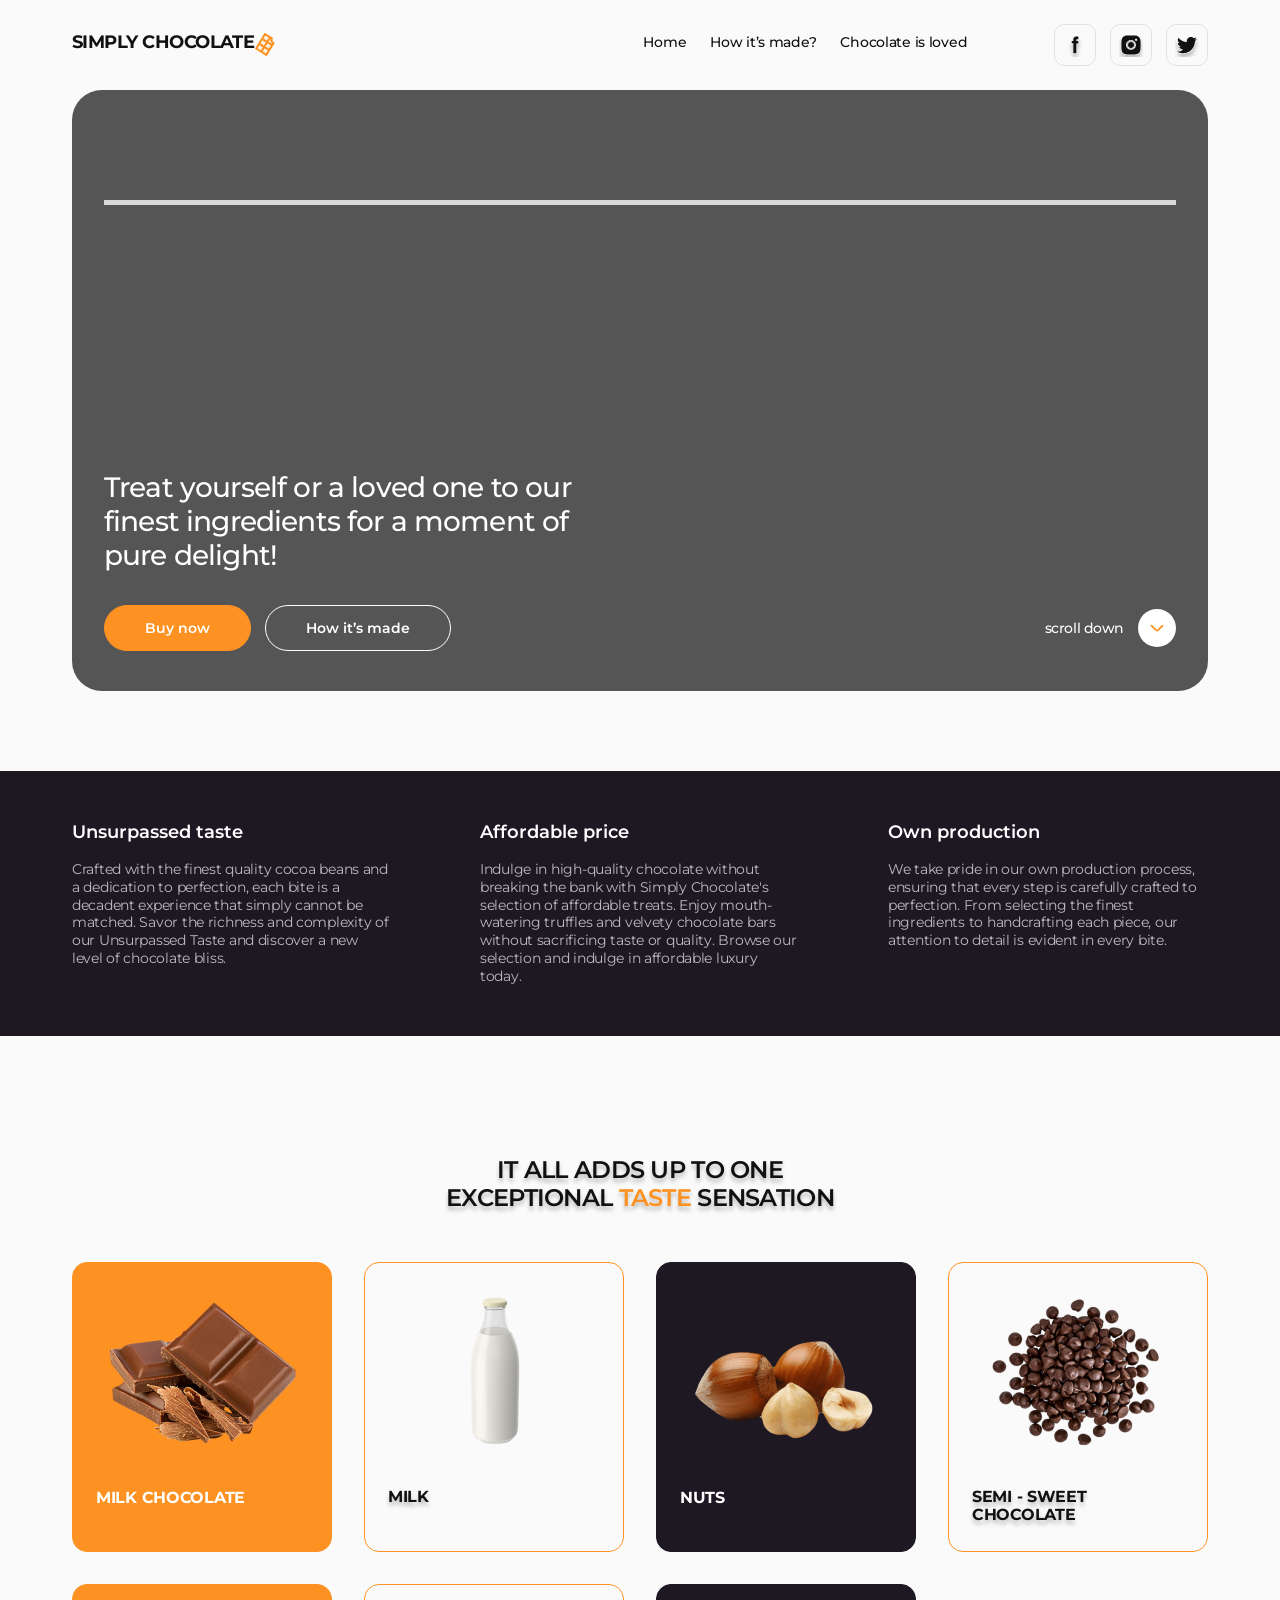
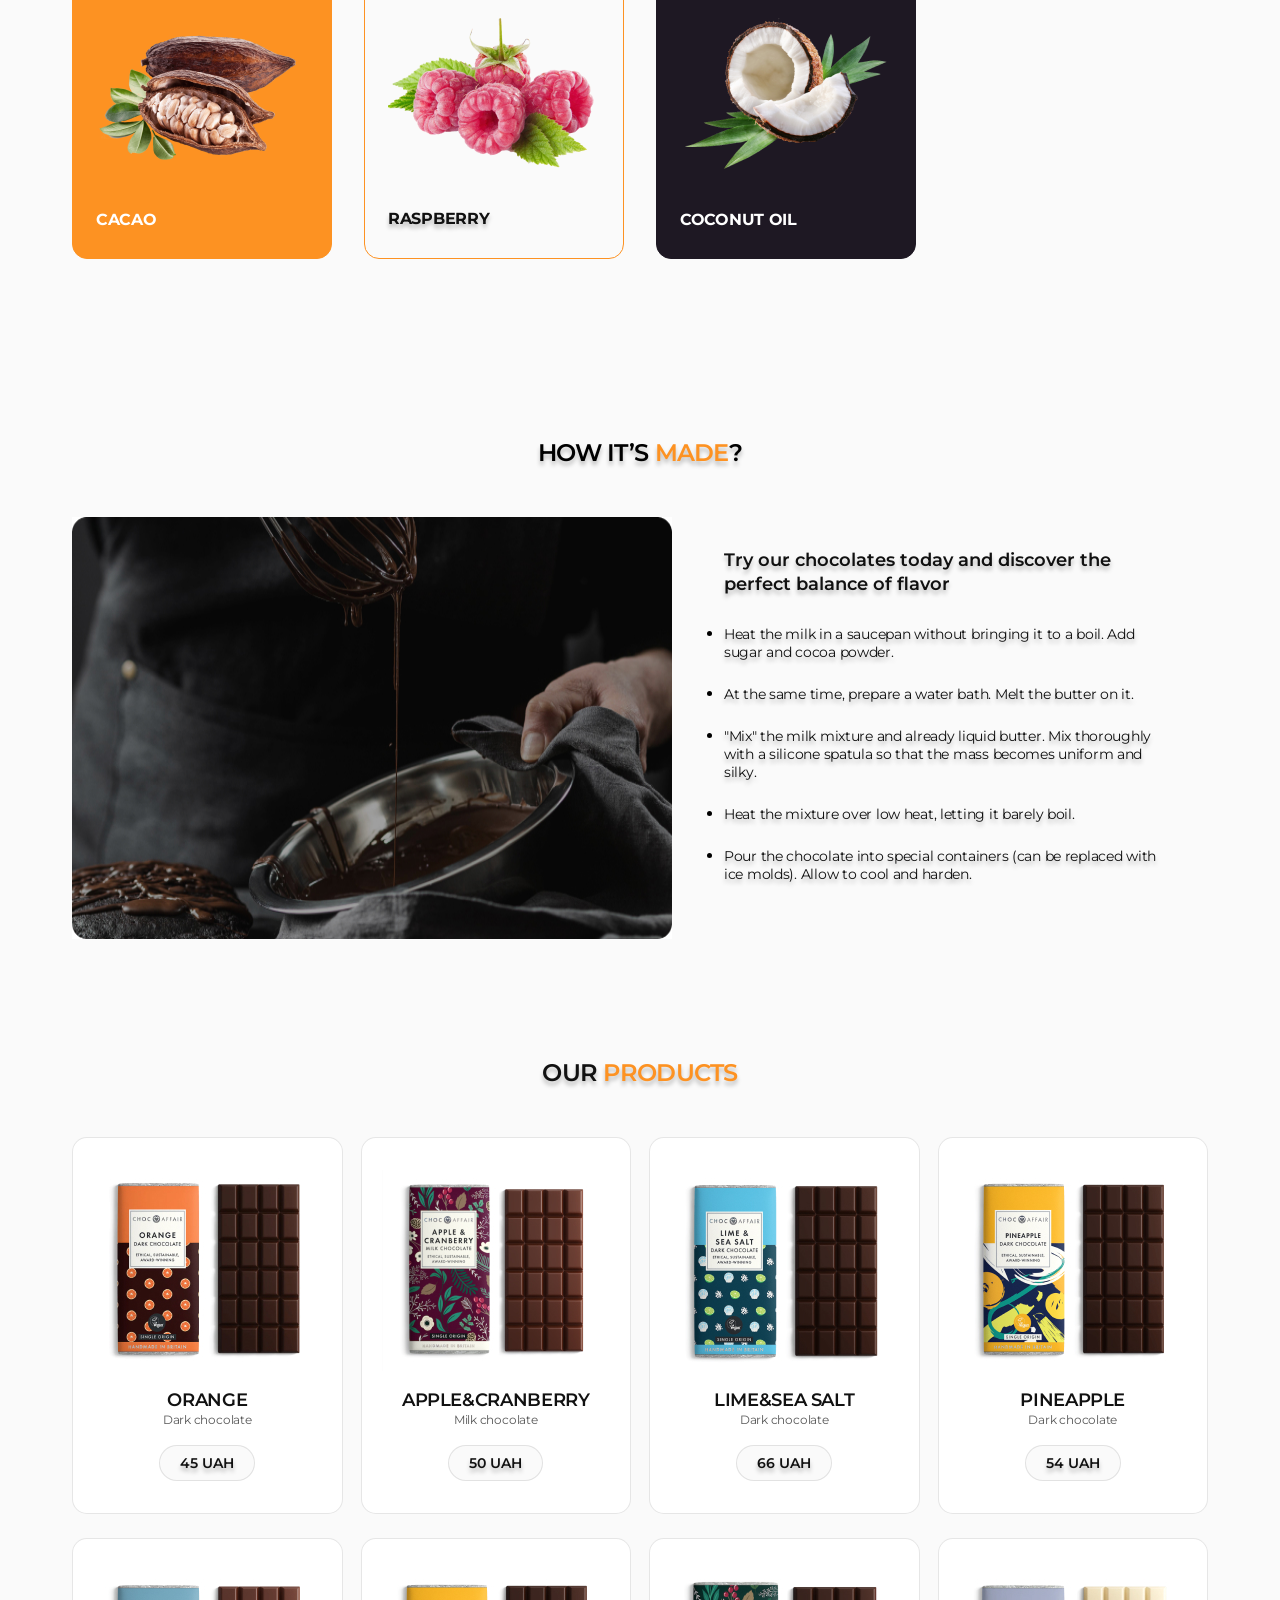
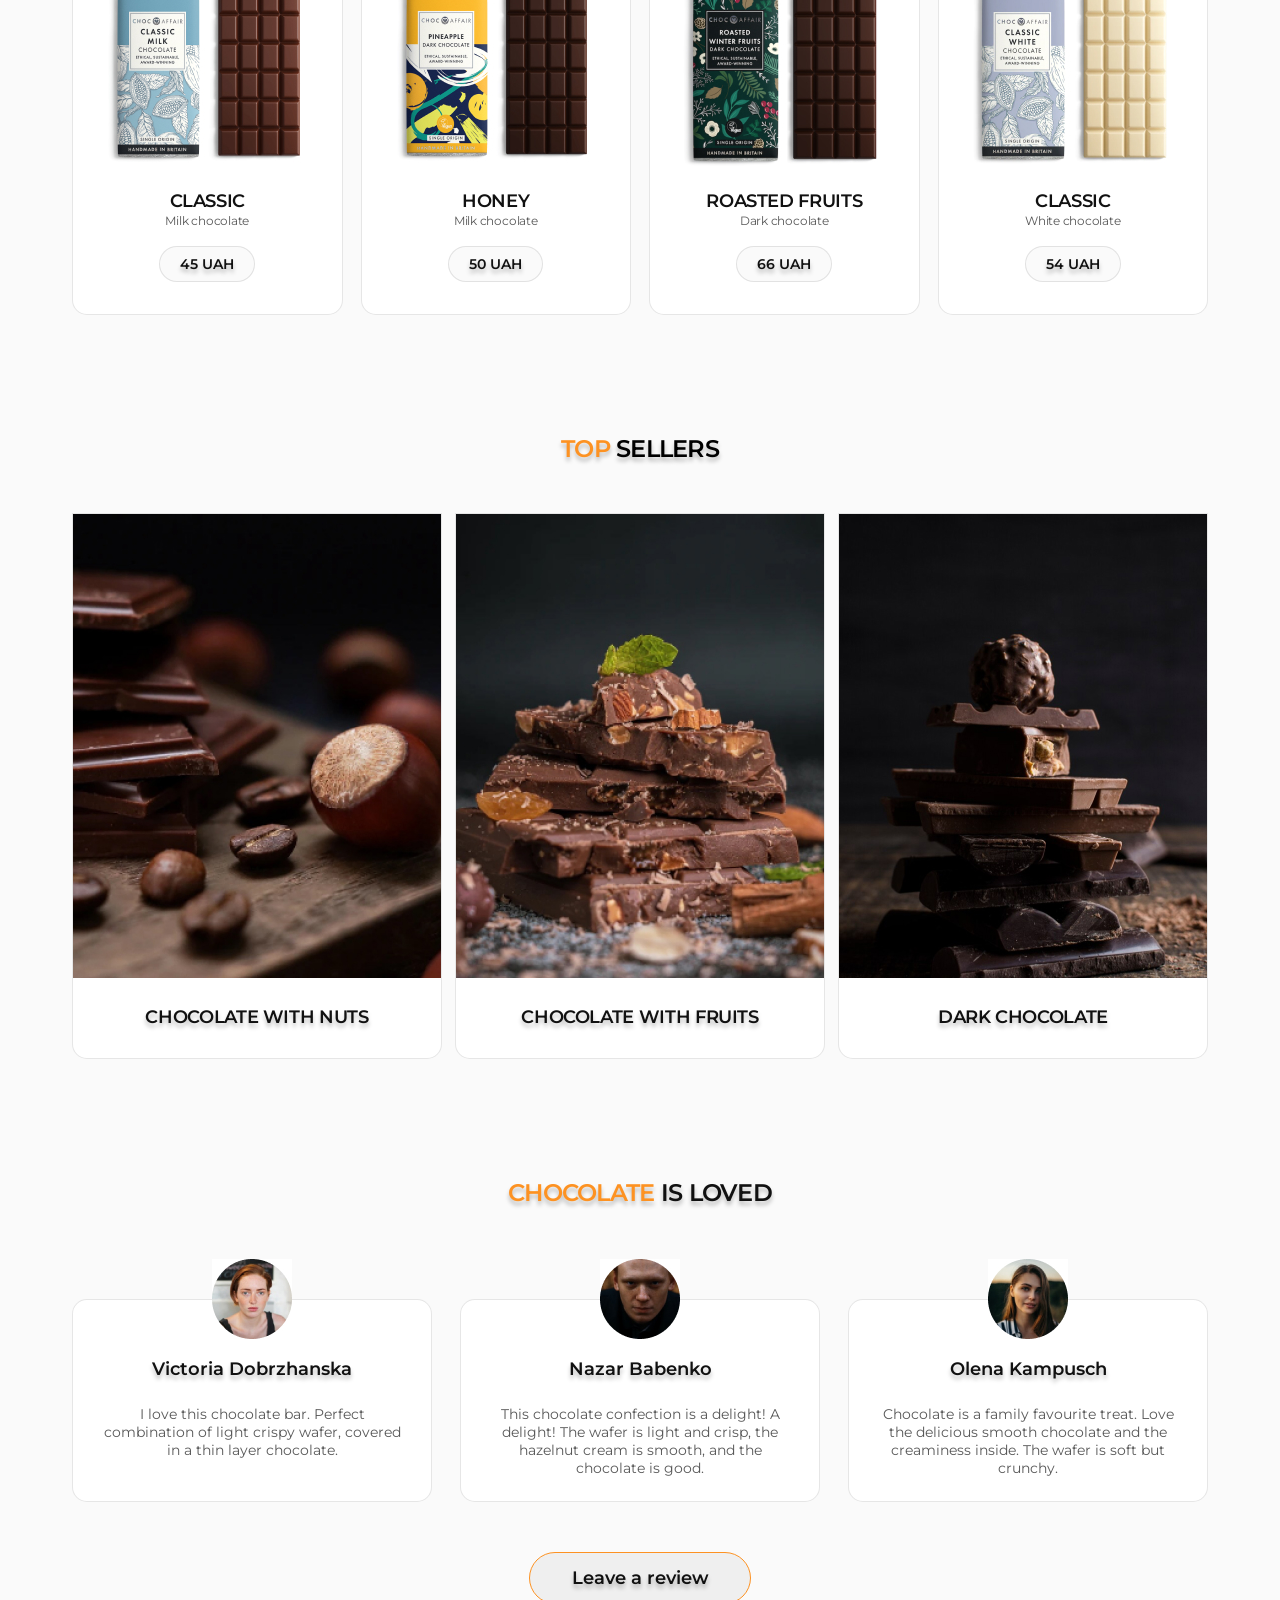
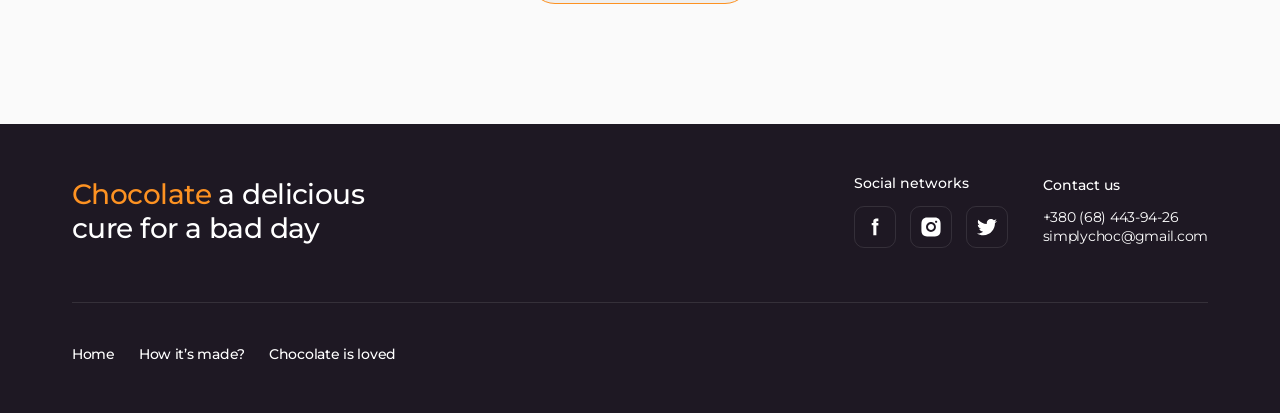
==== commit 36015395: "fixed problem" ====
--- a/index.html
+++ b/index.html
@@ -432,11 +432,11 @@
           </h2>
           <ul class="reviews-list">
             <li class="reviews-item">
+              <img
+                class="reviews-img"
+                src="./images/reviews/img-1.jpg"
+                alt="" />
               <div class="reviews-container">
-                <img
-                  class="reviews-img"
-                  src="./images/reviews/img-1.jpg"
-                  alt="" />
                 <h3 class="reviews-subtitle">Victoria Dobrzhanska</h3>
                 <p class="reviews-text">
                   I love this chocolate bar. Perfect combination of light crispy
@@ -445,11 +445,11 @@
               </div>
             </li>
             <li class="reviews-item">
+              <img
+                class="reviews-img"
+                src="./images/reviews/img-2.jpg"
+                alt="" />
               <div class="reviews-container">
-                <img
-                  class="reviews-img"
-                  src="./images/reviews/img-2.jpg"
-                  alt="" />
                 <h3 class="reviews-subtitle">Nazar Babenko</h3>
                 <p class="reviews-text">
                   This chocolate confection is a delight! A delight! The wafer
@@ -459,11 +459,11 @@
               </div>
             </li>
             <li class="reviews-item">
+              <img
+                class="reviews-img"
+                src="./images/reviews/img-3.jpg"
+                alt="" />
               <div class="reviews-container">
-                <img
-                  class="reviews-img"
-                  src="./images/reviews/img-3.jpg"
-                  alt="" />
                 <h3 class="reviews-subtitle">Olena Kampusch</h3>
                 <p class="reviews-text">
                   Chocolate is a family favourite treat. Love the delicious
--- a/style/style.css
+++ b/style/style.css
@@ -356,9 +356,11 @@
   display: flex;
   flex-wrap: wrap;
   row-gap: 24px;
-  justify-content: space-between;
+  column-gap: 18px;
+  /* justify-content: space-between; */
 }
 .products-item {
+  width: calc((100% - 54px) / 4);
   padding: 32px 20px;
   border-radius: 15px;
   border: 1px solid rgba(17, 17, 17, 0.1);
@@ -478,12 +480,9 @@
   text-align: center;
 }
 
-/* .reviews-container {
-  padding: 24px;
-  border-radius: 15px;
+.reviews-container {
   background-color: #fff;
-  border: 1px solid rgba(17, 17, 17, 0.1);
-} */
+}
 .reviews-item {
   /* justify-content: space-between; */
   width: calc((100% - 56px) / 3);
@@ -506,7 +505,8 @@
   font-size: 18px;
   font-style: normal;
   font-weight: 600;
-  line-height: 24px; /* 133.333% */
+  line-height: 24px;
+  /* 133.333 */
 }
 .reviews-text {
   color: rgba(17, 17, 17, 0.7);
@@ -516,8 +516,8 @@
   font-size: 14px;
   font-style: normal;
   font-weight: 400;
-  line-height: 18px; /* 128.571% */
-  letter-spacing: -0.28px;
+  line-height: 18px; /* 128.571%
+  letter-spacing: -0.28px; */
 }
 .reviews-btn {
   display: block;
@@ -647,3 +647,5 @@
   line-height: 16px; /* 114.286% */
   letter-spacing: -0.28px;
 }
+
+/* End */
